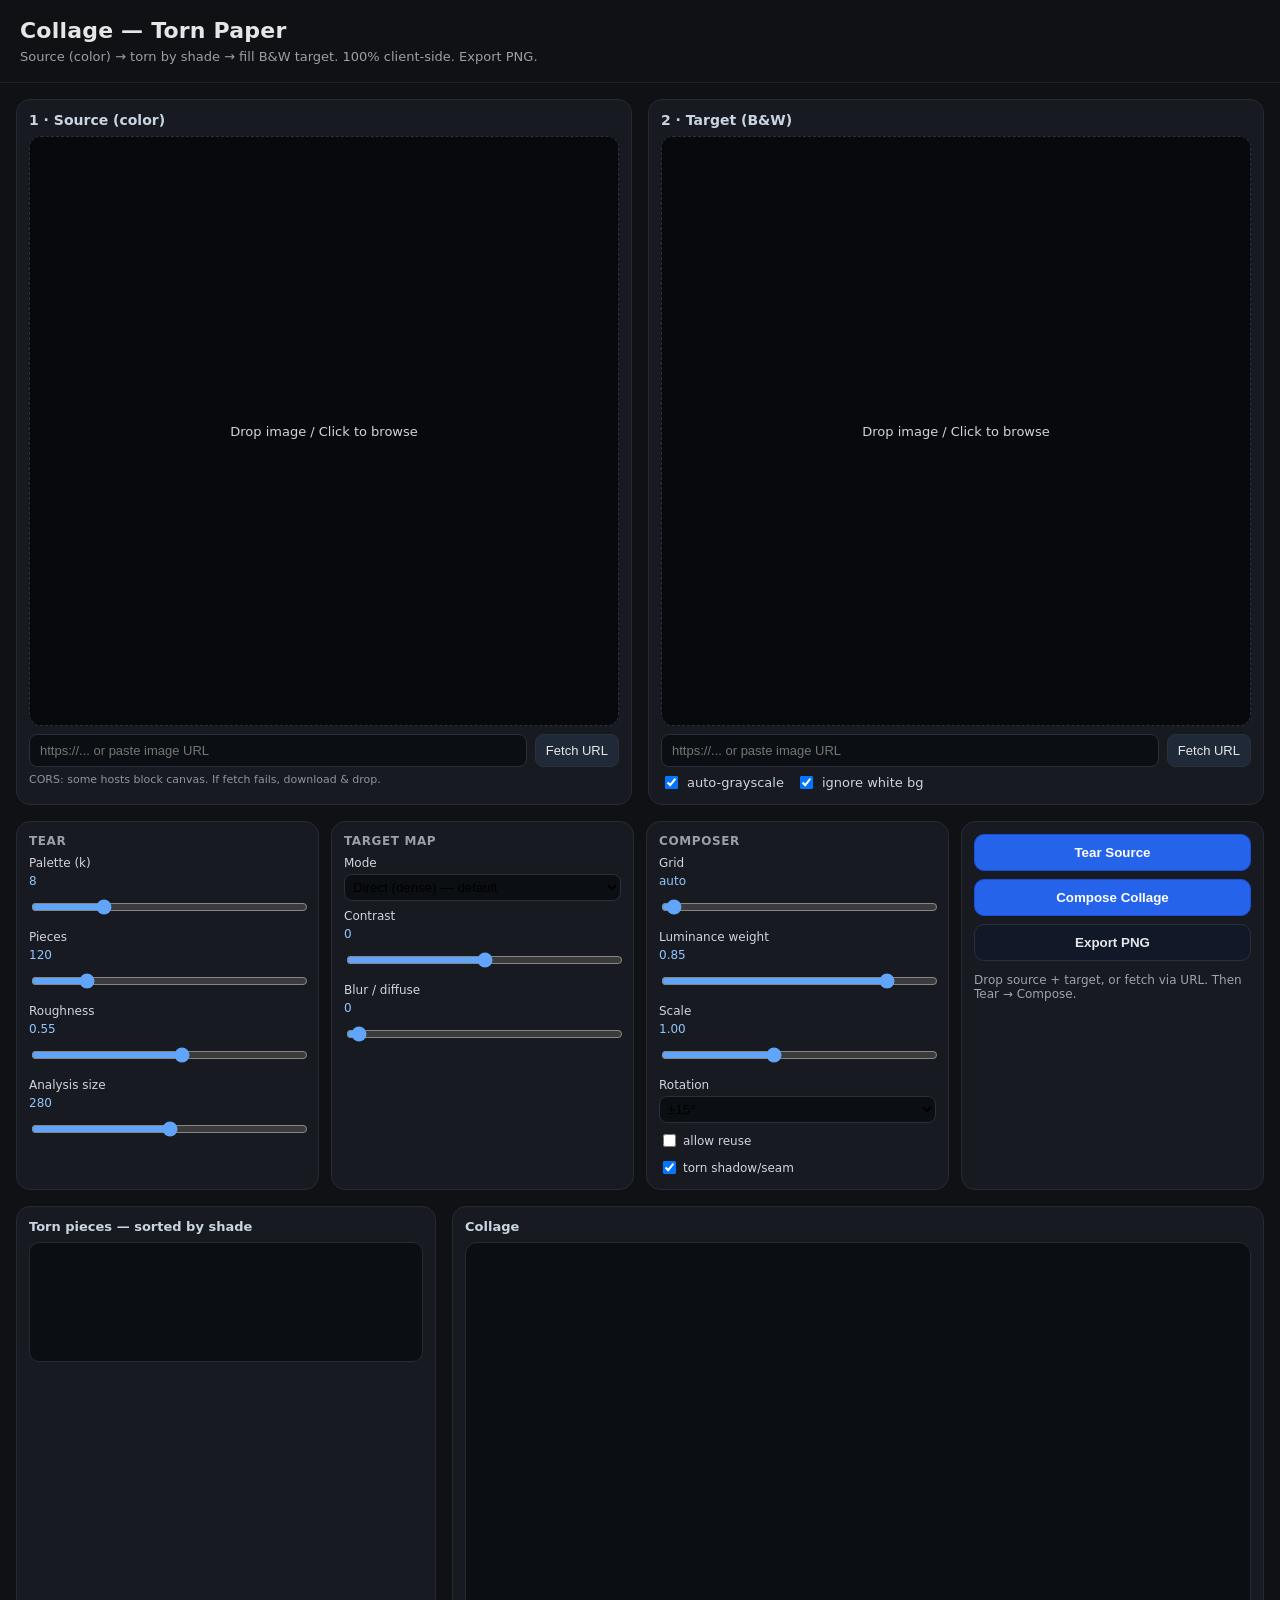
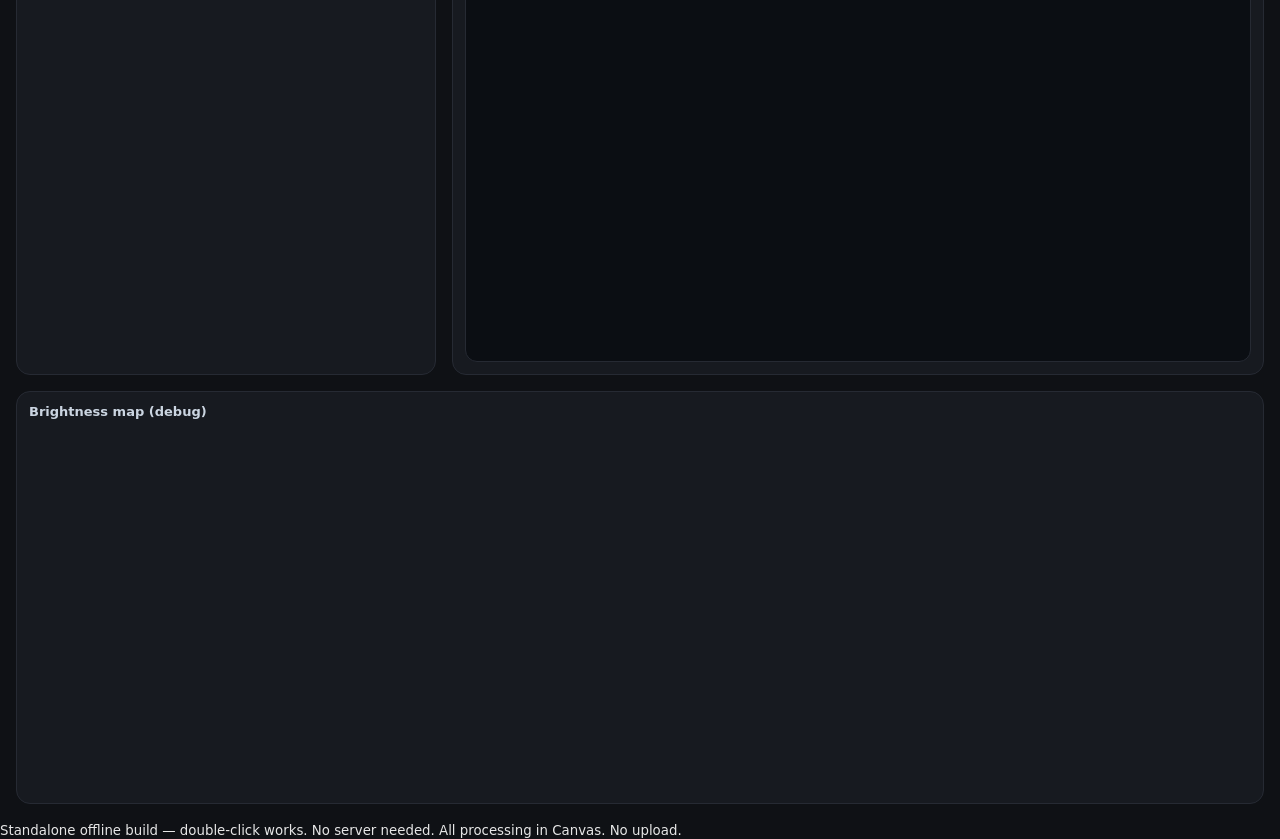
==== index.html @ 0b39aab8 "index.html for github pages hosting feature for index.html on github pages hosting - add scripts/ sh" ====
<!doctype html>
<html lang="en">
<head>
<meta charset="utf-8" />
<meta name="viewport" content="width=device-width,initial-scale=1" />
<title>Collage — Torn Paper Mosaic</title>
<style>
*{box-sizing:border-box}body{margin:0;font-family:system-ui,-apple-system,Segoe UI,Roboto,Helvetica,Arial;background:#0f1115;color:#e6e6e6}
header{padding:18px 20px;border-bottom:1px solid #222}
h1{margin:0;font-size:22px;letter-spacing:.2px}
.sub{margin:6px 0 0;color:#9aa0a6;font-size:13px}
main{max-width:1280px;margin:0 auto;padding:16px;display:flex;flex-direction:column;gap:16px}
.inputs{display:grid;grid-template-columns:1fr 1fr;gap:16px}
@media(max-width:860px){.inputs{grid-template-columns:1fr}}
.input-card{background:#171a20;border:1px solid #262a33;border-radius:14px;padding:12px}
.input-card h2{margin:0 0 8px;font-size:14px;color:#cbd5e1}
.dropzone{position:relative;background:#0b0e13;border:1.5px dashed #2a2f3a;border-radius:12px;overflow:hidden;aspect-ratio:1;display:grid;place-items:center;cursor:pointer}
.dropzone.dragover{border-color:#60a5fa;background:#0f1a2a}
.dropzone canvas{width:100%;height:100%;object-fit:contain;background:#0b0e13}
.dropHint{position:absolute;inset:0;display:grid;place-items:center;background:rgba(0,0,0,.35);color:#d1d5db;font-size:13px;pointer-events:none}
.dropzone.hasImage .dropHint{opacity:0}
.fileInputOverlay{position:absolute;inset:0;width:100%;height:100%;opacity:0;cursor:pointer;z-index:2}
.dropzone.hasImage .fileInputOverlay{opacity:0}
.urlRow{display:flex;gap:8px;margin-top:8px}
.urlRow input{flex:1;background:#0b0e13;border:1px solid #2a2f3a;color:#e5e7eb;border-radius:8px;padding:8px 10px;font-size:13px}
.urlRow button{background:#1f2937;color:#e5e7eb;border:1px solid #2a2f3a;border-radius:8px;padding:8px 10px;cursor:pointer;font-size:13px}
.urlRow button:hover{background:#273142}
.miniHint{font-size:11px;color:#8b95a1;margin-top:6px}
.row{display:flex;gap:12px;align-items:center}
.check{font-size:13px;color:#cbd5e1;display:flex;gap:6px;align-items:center}
.controls{display:grid;grid-template-columns:1fr 1fr 1fr 1fr;gap:12px}
@media(max-width:1100px){.controls{grid-template-columns:1fr 1fr}}
@media(max-width:600px){.controls{grid-template-columns:1fr}}
.ctrlGroup{background:#171a20;border:1px solid #262a33;border-radius:14px;padding:12px;display:flex;flex-direction:column;gap:8px}
.ctrlGroup h3{margin:0;font-size:12px;letter-spacing:.6px;text-transform:uppercase;color:#9aa0a6}
.ctrlGroup label{font-size:12px;color:#d1d5db;display:flex;flex-direction:column;gap:4px}
.ctrlGroup label.check{flex-direction:row}
.ctrlGroup .val{float:right;color:#93c5fd;font-variant-numeric:tabular-nums}
.ctrlGroup input[type=range],.ctrlGroup select{width:100%;accent-color:#60a5fa;background:#0b0e13;border:1px solid #2a2f3a;border-radius:8px;padding:4px}
.actions button{padding:10px 12px;border-radius:10px;border:1px solid #2a2f3a;cursor:pointer;font-weight:600}
button.primary{background:#2563eb;color:white;border-color:#1d4ed8}
button.primary:hover{background:#1d4ed8}
#btnExport{background:#111827;color:#e5e7eb}
.status{font-size:12px;color:#9ca3af;min-height:18px;margin-top:4px}
.outputs{display:grid;grid-template-columns:420px 1fr;gap:16px}
@media(max-width:1100px){.outputs{grid-template-columns:1fr}}
.outCard{background:#171a20;border:1px solid #262a33;border-radius:14px;padding:12px}
.outCard h3{margin:0 0 8px;font-size:13px;color:#cbd5e1}
.tray{display:flex;flex-wrap:wrap;gap:6px;max-height:520px;overflow:auto;padding:6px;background:#0b0e13;border-radius:10px;border:1px solid #262a33;min-height:120px}
.tray .piece{width:56px;height:56px;border-radius:8px;overflow:hidden;border:1px solid #2a2f3a;background:#111;display:grid;place-items:center;flex:0 0 auto}
.tray .piece canvas{width:100%;height:100%;object-fit:cover}
.paletteBar{display:flex;gap:4px;margin-top:8px;flex-wrap:wrap}
.paletteBar span{height:18px;flex:1;min-width:18px;border-radius:6px;border:1px solid #2a2f3a}
#collageCanvas{width:100%;height:auto;max-height:720px;background:#0b0e13;border-radius:12px;border:1px solid #262a33;display:block}
.hidden{display:none}

</style>
</head>
<body>
<header>
  <h1>Collage — Torn Paper</h1>
  <p class="sub">Source (color) → torn by shade → fill B&W target. 100% client-side. Export PNG.</p>
</header>
<div id="fileProtocolWarning" style="display:none;margin:12px auto;max-width:1280px;background:#451a1a;border:1px solid #7f1d1d;color:#fecaca;padding:12px 16px;border-radius:10px;font-size:13px;line-height:1.5">
  <b>⚠️ Opened via <code>file://</code> — JS is blocked by the browser.</b><br>
  ES modules require <code>http://</code>. Use the local server already running: <a href="http://localhost:8000" style="color:#93c5fd">http://localhost:8000</a> (or run <code>python3 -m http.server 8000</code> in this folder). The “Drop / Click to browse” will not work until you open the <code>http://</code> URL.
</div>
<script>
// show warning instantly even before modules load — no CORS on inline script
/* standalone: file:// allowed, no warning */
</script>

<main>
  <!-- Input row -->
  <section class="inputs">
    <div class="input-card" id="sourceCard">
      <h2>1 · Source (color)</h2>
      <div class="dropzone" id="sourceDrop">
        <canvas id="sourcePreview" width="360" height="360"></canvas>
        <div class="dropHint"><span>Drop image / Click to browse</span></div>
        <input type="file" id="sourceFile" accept="image/*" class="fileInputOverlay" />
      </div>
      <div class="urlRow">
        <input type="url" id="sourceUrl" placeholder="https://... or paste image URL" />
        <button id="sourceUrlBtn">Fetch URL</button>
      </div>
      <div class="miniHint">CORS: some hosts block canvas. If fetch fails, download &amp; drop.</div>
    </div>

    <div class="input-card" id="targetCard">
      <h2>2 · Target (B&W)</h2>
      <div class="dropzone" id="targetDrop">
        <canvas id="targetPreview" width="360" height="360"></canvas>
        <div class="dropHint"><span>Drop image / Click to browse</span></div>
        <input type="file" id="targetFile" accept="image/*" class="fileInputOverlay" />
      </div>
      <div class="urlRow">
        <input type="url" id="targetUrl" placeholder="https://... or paste image URL" />
        <button id="targetUrlBtn">Fetch URL</button>
      </div>
      <div class="row" style="margin-top:6px">
        <label class="check"><input type="checkbox" id="targetIsBW" checked /> auto-grayscale</label>
        <label class="check"><input type="checkbox" id="ignoreWhiteBg" checked /> ignore white bg</label>
      </div>
    </div>
  </section>

  <!-- Controls -->
  <section class="controls">
    <div class="ctrlGroup">
      <h3>Tear</h3>
      <label>Palette (k) <span class="val" id="vPalette">8</span><input type="range" id="paletteK" min="3" max="24" value="8" /></label>
      <label>Pieces <span class="val" id="vPieces">120</span><input type="range" id="pieceCount" min="20" max="600" step="10" value="120" /></label>
      <label>Roughness <span class="val" id="vRough">0.55</span><input type="range" id="roughness" min="0" max="1" step="0.05" value="0.55" /></label>
      <label>Analysis size <span class="val" id="vAna">280</span><input type="range" id="anaSize" min="140" max="420" step="20" value="280" /></label>
    </div>
    <div class="ctrlGroup">
      <h3>Target Map</h3>
      <label>Mode
        <select id="targetMode">
          <option value="direct">Direct (dense) — default</option>
          <option value="seededAuto">Seeded Auto (sparse/line-art)</option>
          <option value="seededUser">Seeded User (click to place)</option>
        </select>
      </label>
      <label>Contrast <span class="val" id="vContrast">0</span><input type="range" id="contrast" min="-100" max="100" value="0" /></label>
      <label>Blur / diffuse <span class="val" id="vBlur">0</span><input type="range" id="blur" min="0" max="12" value="0" /></label>
      <div id="seedHint" class="miniHint hidden">Click on target preview to place anchors. Right-click to remove. Dark→Light values cycle.</div>
    </div>
    <div class="ctrlGroup">
      <h3>Composer</h3>
      <label>Grid <span class="val" id="vGrid">auto</span><input type="range" id="gridCols" min="0" max="60" value="0" /></label>
      <label>Luminance weight <span class="val" id="vW">0.85</span><input type="range" id="lWeight" min="0" max="1" step="0.05" value="0.85" /></label>
      <label>Scale <span class="val" id="vScale">1.0</span><input type="range" id="scale" min="0.6" max="1.6" step="0.05" value="1.0" /></label>
      <label>Rotation <select id="rotation"><option value="0">0°</option><option value="15" selected>±15°</option><option value="45">±45°</option><option value="180">±180°</option></select></label>
      <label class="check"><input type="checkbox" id="allowReuse" /> allow reuse</label>
      <label class="check"><input type="checkbox" id="showSeams" checked /> torn shadow/seam</label>
    </div>
    <div class="ctrlGroup actions">
      <button id="btnTear" class="primary">Tear Source</button>
      <button id="btnCompose" class="primary">Compose Collage</button>
      <button id="btnExport">Export PNG</button>
      <div id="status" class="status">Drop two images to start.</div>
    </div>
  </section>

  <!-- Tray + Collage -->
  <section class="outputs">
    <div class="outCard">
      <h3>Torn pieces — sorted by shade <span id="pieceCountLabel"></span></h3>
      <div id="tray" class="tray"></div>
      <div id="paletteBar" class="paletteBar"></div>
    </div>
    <div class="outCard">
      <h3>Collage</h3>
      <canvas id="collageCanvas" width="720" height="720"></canvas>
      <div class="collageMeta"><span id="collageInfo"></span></div>
    </div>
  </section>

  <section class="outputs" style="grid-template-columns: 1fr;">
    <div class="outCard">
      <h3>Brightness map (debug)</h3>
      <canvas id="mapCanvas" width="360" height="360" style="max-width:360px"></canvas>
    </div>
  </section>
</main>

<footer>
  <small>Standalone offline build — double-click works. No server needed. All processing in Canvas. No upload.</small>
</footer>

<script>
// color utils: sRGB -> linear -> XYZ -> LAB, and helpers
// All functions operate on 0-255 sRGB
function srgbToLinear(c){
  c/=255;
  return c<=0.04045 ? c/12.92 : Math.pow((c+0.055)/1.055, 2.4);
}
function linearToSrgb(c){
  const v = c<=0.0031308 ? 12.92*c : 1.055*Math.pow(c,1/2.4)-0.055;
  return Math.min(255, Math.max(0, Math.round(v*255)));
}

// D65
function rgbToXyz(r,g,b){
  const R=srgbToLinear(r), G=srgbToLinear(g), B=srgbToLinear(b);
  return [
    R*0.4124564 + G*0.3575761 + B*0.1804375,
    R*0.2126729 + G*0.7151522 + B*0.0721750,
    R*0.0193339 + G*0.1191920 + B*0.9503041,
  ];
}
function xyzToLab(x,y,z){
  // reference white D65
  const Xn=0.95047, Yn=1.0, Zn=1.08883;
  function f(t){ return t>0.008856 ? Math.cbrt(t) : (7.787*t + 16/116); }
  const fx=f(x/Xn), fy=f(y/Yn), fz=f(z/Zn);
  return [116*fy-16, 500*(fx-fy), 200*(fy-fz)];
}
function rgbToLab(r,g,b){
  const [x,y,z]=rgbToXyz(r,g,b);
  return xyzToLab(x,y,z);
}
function labDistance(a,b,wL=1,wAB=1){
  // weighted: wL for L, wAB for a,b
  const dL=(a[0]-b[0])*wL, da=(a[1]-b[1])*wAB, db=(a[2]-b[2])*wAB;
  return Math.sqrt(dL*dL+da*da+db*db);
}
function luminanceLab(lab){ return lab[0]; }
function rgbToLuminance(r,g,b){
  // fast perceptual L* approx via lab L, but also simple
  return rgbToLab(r,g,b)[0];
}
function applyContrast(v, contrast){
  // v in [0,255], contrast in [-100,100]
  const f = (259*(contrast+255))/(255*(259-contrast));
  return Math.min(255, Math.max(0, Math.round(f*(v-128)+128)));
}


// ===== merged modules =====
// k-means in LAB space. Input: Uint8ClampedArray rgba, length = w*h*4
// Returns { palette: [{r,g,b, lab}], labels: Uint16Array length N, paletteLAB: [] }
function quantize(pixels, w, h, k=8, opts={}){
  const samples = opts.samples ?? 5000;
  const iters = opts.iters ?? 12;
  const N = w*h;
  // collect sample indices
  const idxs = [];
  if (N > samples){
    const used = new Set();
    while(idxs.length < samples){
      const r = Math.floor(Math.random()*N);
      if(!used.has(r)){ used.add(r); idxs.push(r); }
    }
  } else {
    for(let i=0;i<N;i++) idxs.push(i);
  }
  const sampleLabs = idxs.map(i=>{
    const o=i*4; return rgbToLab(pixels[o], pixels[o+1], pixels[o+2]);
  });
  const sampleRgbs = idxs.map(i=>{ const o=i*4; return [pixels[o], pixels[o+1], pixels[o+2]]; });

  // kmeans++ init
  const centers = [];
  const centerLabs = [];
  let first = Math.floor(Math.random()*sampleLabs.length);
  centers.push(sampleRgbs[first].slice());
  centerLabs.push(sampleLabs[first].slice());
  for(let c=1;c<k;c++){
    // distance to nearest center
    let dists = sampleLabs.map(l=>{
      let best=Infinity;
      for(const cl of centerLabs){
        const d = (l[0]-cl[0])**2 + (l[1]-cl[1])**2 + (l[2]-cl[2])**2;
        if(d<best) best=d;
      }
      return best;
    });
    const sum = dists.reduce((a,b)=>a+b,0);
    let r = Math.random()*sum;
    let pick=0;
    for(let i=0;i<dists.length;i++){ r-=dists[i]; if(r<=0){ pick=i; break; } }
    centers.push(sampleRgbs[pick].slice());
    centerLabs.push(sampleLabs[pick].slice());
  }

  let labelsSample = new Uint16Array(sampleLabs.length);
  for(let iter=0; iter<iters; iter++){
    // assign
    for(let i=0;i<sampleLabs.length;i++){
      const lab = sampleLabs[i];
      let best=0, bestD=Infinity;
      for(let c=0;c<k;c++){
        const cl=centerLabs[c];
        const d=(lab[0]-cl[0])**2 + (lab[1]-cl[1])**2 + (lab[2]-cl[2])**2;
        if(d<bestD){ bestD=d; best=c; }
      }
      labelsSample[i]=best;
    }
    // recompute
    const sums = Array.from({length:k},()=>[0,0,0,0]); // lab sums + count
    // we average in LAB then convert back? simpler average RGB then convert
    const rgbSums = Array.from({length:k},()=>[0,0,0,0]);
    for(let i=0;i<sampleLabs.length;i++){
      const c=labelsSample[i];
      rgbSums[c][0]+=sampleRgbs[i][0];
      rgbSums[c][1]+=sampleRgbs[i][1];
      rgbSums[c][2]+=sampleRgbs[i][2];
      rgbSums[c][3]++;
    }
    for(let c=0;c<k;c++){
      if(rgbSums[c][3]===0) continue;
      const r=Math.round(rgbSums[c][0]/rgbSums[c][3]);
      const g=Math.round(rgbSums[c][1]/rgbSums[c][3]);
      const b=Math.round(rgbSums[c][2]/rgbSums[c][3]);
      centers[c]=[r,g,b];
      centerLabs[c]=rgbToLab(r,g,b);
    }
  }

  // build final palette + LAB
  const palette = centers.map(([r,g,b])=>({r,g,b, lab: rgbToLab(r,g,b)}));
  const paletteLabs = palette.map(p=>p.lab);

  // assign all pixels (full res) to palette
  const labels = new Uint16Array(N);
  for(let i=0;i<N;i++){
    const o=i*4;
    const lab = rgbToLab(pixels[o], pixels[o+1], pixels[o+2]);
    let best=0,bestD=Infinity;
    for(let c=0;c<k;c++){
      const cl=paletteLabs[c];
      const d=(lab[0]-cl[0])**2 + (lab[1]-cl[1])**2 + (lab[2]-cl[2])**2;
      if(d<bestD){bestD=d; best=c}
    }
    labels[i]=best;
  }
  return { palette, labels, paletteLabs };
}


// ===== merged modules =====
// hash noise for roughness
function hash2(x,y){ const s=Math.sin(x*12.9898 + y*78.233)*43758.5453; return s-Math.floor(s); }
function smoothstep(t){ return t*t*(3-2*t); }
function valueNoise(x,y){
  const xi=Math.floor(x), yi=Math.floor(y);
  const xf=x-xi, yf=y-yi;
  const h00=hash2(xi,yi), h10=hash2(xi+1,yi), h01=hash2(xi,yi+1), h11=hash2(xi+1,yi+1);
  const u=smoothstep(xf), v=smoothstep(yf);
  const a=h00*(1-u)+h10*u, b=h01*(1-u)+h11*u;
  return a*(1-v)+b*v;
}
function fbm(x,y){
  let v=0, amp=0.5, freq=1;
  for(let i=0;i<3;i++){ v+=valueNoise(x*freq,y*freq)*amp; freq*=2; amp*=0.5; }
  return v;
}

/**
 * Tear source image into pieces grouped by color shade.
 * - quantize to palette k
 * - for each palette color, allocate piece count proportional to area
 * - within each color's pixel set, run Voronoi via random sub-seeds
 * - add ragged edge by perturbing border pixels
 * Returns { pieces, palette }
 * piece = { id, colorIdx, lab, r,g,b, bounds:{x0,y0,x1,y1,w,h}, canvas, pixelCount, avgLab }
 */
async function tearImage(sourceCanvas, opts){
  const k = opts.paletteK ?? 8;
  const totalPieces = opts.pieceCount ?? 120;
  const roughness = opts.roughness ?? 0.55;
  const anaSize = opts.anaSize ?? 280;

  // downscale to anaSize for analysis (keep aspect)
  const sw = sourceCanvas.width, sh = sourceCanvas.height;
  const scale = Math.min(anaSize / sw, anaSize / sh, 1);
  const aw = Math.max(1, Math.round(sw*scale));
  const ah = Math.max(1, Math.round(sh*scale));
  const ana = document.createElement('canvas');
  ana.width=aw; ana.height=ah;
  const actx=ana.getContext('2d');
  actx.drawImage(sourceCanvas, 0,0, aw, ah);
  const imgData = actx.getImageData(0,0,aw,ah);
  const data = imgData.data;

  // quantize
  const { palette, labels } = quantize(data, aw, ah, k, { samples: 6000, iters: 10 });

  // count per palette
  const counts = new Array(k).fill(0);
  for(let i=0;i<labels.length;i++) counts[labels[i]]++;

  // allocate pieces per palette proportional
  const totalPixels = aw*ah;
  const piecesPerPalette = counts.map(c=> Math.max( (c/totalPixels)*totalPieces , 0));
  // ensure integer sum ~ totalPieces
  let sum = piecesPerPalette.reduce((a,b)=>a+b,0);
  // adjust largest
  const raw = piecesPerPalette.map(v=> Math.max(1, Math.round(v)) );
  // if some palette tiny (<1% area) -> still 1 piece, may overshoot; normalize
  let rawSum = raw.reduce((a,b)=>a+b,0);
  // scale down if overshoot
  if(rawSum > totalPieces){
    const factor = totalPieces / rawSum;
    for(let i=0;i<k;i++) raw[i]=Math.max(1, Math.round(raw[i]*factor));
    rawSum = raw.reduce((a,b)=>a+b,0);
  }
  // distribute remainder
  while(rawSum < totalPieces){
    let idx = counts.indexOf(Math.max(...counts));
    // find palette with largest fractional remainder
    let best=-1, bestF=-1;
    for(let i=0;i<k;i++){ const f=piecesPerPalette[i]-raw[i]; if(f>bestF){bestF=f; best=i;}}
    raw[best]++; rawSum++;
  }
  while(rawSum > totalPieces){
    let best=-1, bestF=Infinity;
    for(let i=0;i<k;i++){ if(raw[i]<=1) continue; const f=piecesPerPalette[i]-raw[i]; if(f<bestF){bestF=f;best=i;}}
    if(best===-1) break;
    raw[best]--; rawSum--;
  }

  // Build per-color pixel indices
  const perColorIndices = Array.from({length:k}, ()=>[]);
  for(let i=0;i<labels.length;i++) perColorIndices[labels[i]].push(i);

  // For each color, generate sub-seeds by sampling random pixel positions
  const pieces = [];
  let globalId=0;
  // full-res source for piece canvases: we will map ana pixels to full-res via scale
  // Instead of full-res extraction now, we store ana-space mask and later extract from sourceCanvas at full res by mapping
  for(let ci=0; ci<k; ci++){
    const nPieces = raw[ci];
    const indices = perColorIndices[ci];
    if(indices.length===0) continue;
    // pick nPieces seeds randomly from indices (without replacement, kmeans++ style could be better but random ok)
    const seeds = [];
    const used = new Set();
    // use spatially spread seeds: pick random, then farthest point sampling for better spread
    // start random
    seeds.push( indices[Math.floor(Math.random()*indices.length)] );
    used.add(seeds[0]);
    while(seeds.length < nPieces){
      // pick candidate farthest from existing seeds (approximate)
      let bestIdx=-1, bestDist=-1;
      // sample 20 candidates for speed
      for(let candTry=0;candTry<20;candTry++){
        const cand = indices[Math.floor(Math.random()*indices.length)];
        if(used.has(cand)) continue;
        const cx=cand%aw, cy=Math.floor(cand/aw);
        let minD=Infinity;
        for(const s of seeds){
          const sx=s%aw, sy=Math.floor(s/aw);
          const d=(cx-sx)**2 + (cy-sy)**2;
          if(d<minD) minD=d;
        }
        if(minD>bestDist){bestDist=minD; bestIdx=cand;}
      }
      if(bestIdx===-1) bestIdx = indices[Math.floor(Math.random()*indices.length)];
      seeds.push(bestIdx);
      used.add(bestIdx);
    }
    // assign each pixel in indices to nearest seed (Voronoi constrained to color)
    const seedPos = seeds.map(s=>[s%aw, Math.floor(s/aw)]);
    const assignment = new Map(); // pieceLocalIdx -> pixelIndices[]
    const localLists = Array.from({length:nPieces}, ()=>[]);
    for(const pix of indices){
      const x=pix%aw, y=Math.floor(pix/aw);
      let best=0, bestD=Infinity;
      for(let s=0;s<nPieces;s++){
        const [sx,sy]=seedPos[s];
        const d=(x-sx)**2 + (y-sy)**2;
        if(d<bestD){bestD=d; best=s;}
      }
      localLists[best].push(pix);
    }
    // create piece objects
    for(let li=0; li<nPieces; li++){
      const pixs = localLists[li];
      if(pixs.length===0) continue;
      // bounds
      let x0=aw, y0=ah, x1=-1, y1=-1;
      for(const p of pixs){
        const x=p%aw, y=Math.floor(p/aw);
        if(x<x0) x0=x; if(x>x1) x1=x; if(y<y0) y0=y; if(y>y1) y1=y;
      }
      const bw = x1-x0+1, bh = y1-y0+1;
      // add 1px padding for edge effect
      const pad = 2;
      // create mask set for quick lookup
      const set = new Set(pixs);
      // ragged perturbation: for border pixels, randomly erode/dilate a bit
      // We'll build an expanded mask with noise
      // Instead of complex morphology, we just keep original mask and will
      // slightly perturb edge when rendering via clipping wiggle (later).
      // For now piece canvas will be pixel-perfect mask scaled to full res.
      // Compute average color LAB from source's full res? Use palette color for avg but compute actual mean for better match.
      let sumR=0,sumG=0,sumB=0;
      for(const p of pixs){ const o=p*4; sumR+=data[o]; sumG+=data[o+1]; sumB+=data[o+2]; }
      const avgR=Math.round(sumR/pixs.length), avgG=Math.round(sumG/pixs.length), avgB=Math.round(sumB/pixs.length);
      const avgLab = rgbToLab(avgR,avgG,avgB);

      // Build piece canvas at full-res scale (or ana scale for preview). Use ana scale for speed, upscale later in composer
      // We'll store ana-scale canvas for tray preview; composer will map to target size.
      const c = document.createElement('canvas');
      c.width = bw + pad*2;
      c.height = bh + pad*2;
      const ctx=c.getContext('2d');
      // draw masked pixels: fill with source ana image cropped
      // putImageData approach: create ImageData
      const pieceImg = ctx.createImageData(c.width, c.height);
      // For each pixel in piece, copy from ana
      for(const p of pixs){
        const x=p%aw, y=Math.floor(p/aw);
        const o=p*4;
        const r=data[o], g=data[o+1], b=data[o+2], a=data[o+3];
        const dx = x - x0 + pad, dy = y - y0 + pad;
        const di = (dy*c.width + dx)*4;
        pieceImg.data[di]=r; pieceImg.data[di+1]=g; pieceImg.data[di+2]=b; pieceImg.data[di+3]=a;
      }
      // edge raggedness: perturb border pixels by randomly adding/removing edge noise
      if(roughness > 0.01){
        // identify border pixels: pixel in set but neighbor not in set
        const dirs=[[1,0],[-1,0],[0,1],[0,-1]];
        for(const p of [...pixs]){
          const x=p%aw, y=Math.floor(p/aw);
          let isBorder=false;
          for(const [dx,dy] of dirs){
            const nx=x+dx, ny=y+dy;
            if(nx<0||nx>=aw||ny<0||ny>=ah){ isBorder=true; break; }
            const nid=ny*aw+nx;
            if(!set.has(nid)){ isBorder=true; break; }
          }
          if(!isBorder) continue;
          const n = fbm(x*0.35, y*0.35); // 0-1
          const thresh = 0.35 + roughness*0.3; // higher roughness -> more erosion/dilation
          if(n > thresh){
            // erode: make transparent
            const dx=x-x0+pad, dy=y-y0+pad;
            const di=(dy*c.width+dx)*4;
            pieceImg.data[di+3]=0;
          } else if(n < 0.25 && roughness>0.6){
            // dilate: fill neighbor outside with same color (simple)
            for(const [dx,dy] of dirs){
              const nx=x+dx, ny=y+dy;
              if(nx<x0-pad||nx>x1+pad||ny<y0-pad||ny>y1+pad) continue;
              const nid=ny*aw+nx;
              if(set.has(nid)) continue;
              const di2=((ny-y0+pad)*c.width + (nx-x0+pad))*4;
              if(pieceImg.data[di2+3]===0 && Math.random()<0.4){
                const o=p*4;
                pieceImg.data[di2]=data[o]; pieceImg.data[di2+1]=data[o+1]; pieceImg.data[di2+2]=data[o+2]; pieceImg.data[di2+3]=200;
              }
            }
          }
        }
      }
      ctx.putImageData(pieceImg,0,0);

      pieces.push({
        id: globalId++,
        colorIdx: ci,
        r: avgR, g: avgG, b: avgB,
        lab: avgLab,
        bounds: { x0,y0,x1,y1,w:bw,h:bh, pad },
        canvas: c,
        pixelCount: pixs.length,
        paletteColor: palette[ci],
      });
    }
  }

  // sort tray by luminance (L*), then hue
  pieces.sort((a,b)=> a.lab[0]-b.lab[0] || a.lab[1]-b.lab[1]);

  // Also return fullRes blobs for composer scaling? For now ana canvases are sufficient.
  // Store meta for fullRes extraction if needed
  return { pieces, palette, aw, ah, sw, sh, sourceCanvas };
}


// ===== merged modules =====
// Build brightness map Float32Array size w*h, values 0-100 (LAB L*)
// opts: { mode:'direct'|'seededAuto'|'seededUser', contrast, blur, ignoreWhiteBg, seeds: [{x,y,L}] }
// seeds for user mode are in canvas coordinates 0..w,0..h with L 0-100
function buildBrightnessMap(targetCanvas, opts){
  const w=targetCanvas.width, h=targetCanvas.height;
  const ctx=targetCanvas.getContext('2d');
  const img=ctx.getImageData(0,0,w,h);
  const data=img.data;
  const out = new Float32Array(w*h);
  const contrast = opts.contrast ?? 0;
  const mode = opts.mode ?? 'direct';

  // helper to get L*
  function pixelL(i){
    const o=i*4;
    let r=data[o], g=data[o+1], b=data[o+2];
    if(contrast!==0){ r=applyContrast(r,contrast); g=applyContrast(g,contrast); b=applyContrast(b,contrast); }
    // if auto grayscale, use luminance, else use actual Lab from grayscale image (target is B&W anyway)
    const lab = rgbToLab(r,g,b);
    return lab[0]; // 0-100
  }

  if(mode === 'direct'){
    for(let i=0;i<w*h;i++) out[i]=pixelL(i);
  } else if(mode === 'seededAuto'){
    // auto seeds: pick darkest and lightest regions via quantiles
    const Ls = new Float32Array(w*h);
    for(let i=0;i<w*h;i++) Ls[i]=pixelL(i);
    // find thresholds: 10th and 90th percentile
    const sorted = Float32Array.from(Ls).sort();
    const darkThresh = sorted[Math.floor(sorted.length*0.12)];
    const lightThresh = sorted[Math.floor(sorted.length*0.88)];
    // build seeds as centroids of dark/light blobs (sample 80 points each)
    const darkSeeds=[], lightSeeds=[];
    for(let i=0;i<w*h;i++) if(Ls[i]<=darkThresh) darkSeeds.push(i);
    for(let i=0;i<w*h;i++) if(Ls[i]>=lightThresh) lightSeeds.push(i);
    // if sparse line-art, darkSeeds will be thin lines -> propagate via distance field
    const seeds = [];
    // sample at most 30 dark + 30 light as anchors
    const pick = (arr, n, Lval)=>{
      const step=Math.max(1, Math.floor(arr.length/n));
      for(let k=0;k<arr.length && seeds.length<n;k+=step){
        const idx=arr[k]; seeds.push({x: idx%w, y: Math.floor(idx/w), L: Lval});
      }
    };
    pick(darkSeeds, 20, 0);
    pick(lightSeeds, 20, 100);
    // if too few seeds, fallback to direct for those pixels? we do Voronoi interpolation
    interpolateFromSeeds(out, w,h, seeds, Ls);
  } else if(mode === 'seededUser'){
    const seeds = opts.seeds ?? [];
    if(seeds.length===0){
      for(let i=0;i<w*h;i++) out[i]=pixelL(i);
    } else {
      // build base map then overwrite with interpolated seeds influence?
      // For user mode, we interpolate seeds to fill whole canvas, ignoring original grays except as optional bias
      interpolateFromSeeds(out, w,h, seeds, null);
    }
  }

  // optional blur/diffuse (simple box blur iterations)
  const blur = opts.blur ?? 0;
  if(blur>0){
    const iters = Math.min(6, Math.max(1, Math.round(blur/2)));
    const radius = Math.max(1, Math.round(blur));
    boxBlur(out, w,h, radius, iters);
  }

  // ignore white background: mark bright areas as no-fill? We'll handle in composer, not map
  return out;
}

function interpolateFromSeeds(out, w,h, seeds, baseLs){
  // Inverse distance weighting (IDW) + falloff
  // For each pixel, compute weighted average of seed L by 1/(dist^p + eps)
  // p=2, with influence radius. For performance, we use brute force but w*h up to ~360*360=129k * 40 seeds =5M ok
  const p=1.8;
  for(let y=0;y<h;y++){
    for(let x=0;x<w;x++){
      let num=0, den=0;
      let minDist=Infinity, nearestL=50;
      for(const s of seeds){
        const dx=x-s.x, dy=y-s.y;
        const d=Math.sqrt(dx*dx+dy*dy)+1;
        if(d<minDist){minDist=d; nearestL=s.L;}
        const wgt = 1 / Math.pow(d, p);
        num += s.L * wgt;
        den += wgt;
      }
      let v = den>0 ? num/den : nearestL;
      // if baseLs provided (auto mode), blend with original 30% to keep structure
      if(baseLs){
        const idx=y*w+x;
        const base=baseLs[idx];
        v = v*0.65 + base*0.35;
      }
      out[y*w+x]=Math.max(0, Math.min(100, v));
    }
  }
}

function boxBlur(arr,w,h,radius,iters){
  const tmp=new Float32Array(arr.length);
  for(let iter=0; iter<iters; iter++){
    // horizontal
    for(let y=0;y<h;y++){
      let sum=0, count=0;
      for(let x=-radius;x<w+radius;x++){
        if(x+radius < w) { sum+=arr[y*w + Math.min(w-1, Math.max(0,x+radius))]; count++; }
        // not trivial sliding window due to edges; just naive for simplicity (w up to 400, radius <=12, cost fine)
      }
    }
    // naive: O(w*h*r^2) but w=360,r=6 => ~16M per iter okay
    for(let y=0;y<h;y++){
      for(let x=0;x<w;x++){
        let s=0,c=0;
        for(let dy=-radius; dy<=radius; dy++){
          const ny=y+dy; if(ny<0||ny>=h) continue;
          for(let dx=-radius; dx<=radius; dx++){
            const nx=x+dx; if(nx<0||nx>=w) continue;
            s+=arr[ny*w+nx]; c++;
          }
        }
        tmp[y*w+x]=s/c;
      }
    }
    arr.set(tmp);
  }
}
function renderMapToCanvas(map,w,h, canvas){
  canvas.width=w; canvas.height=h;
  const ctx=canvas.getContext('2d');
  const img=ctx.createImageData(w,h);
  for(let i=0;i<w*h;i++){
    const v=Math.round(map[i]/100*255);
    img.data[i*4]=v; img.data[i*4+1]=v; img.data[i*4+2]=v; img.data[i*4+3]=255;
  }
  ctx.putImageData(img,0,0);
}


// ===== merged modules =====
// Compose collage on outCanvas (target size)
// pieces: from tear.js (each has lab, canvas)
// brightnessMap: Float32Array w*h in L* 0-100
// targetCanvas: source of w/h for reference (used for aspect)
// opts: { gridCols (0=auto), lWeight, scale, rotation, allowReuse, showSeams, ignoreWhiteBg }
function compose(outCanvas, pieces, brightnessMap, targetW, targetH, opts){
  const gridCols = opts.gridCols ?? 0;
  const lWeight = opts.lWeight ?? 0.85;
  const abWeight = 1 - lWeight*0.7; // keep some chroma influence but lower
  const scale = opts.scale ?? 1.0;
  const rotOpt = opts.rotation ?? 15;
  const allowReuse = opts.allowReuse ?? false;
  const showSeams = opts.showSeams ?? true;
  const ignoreWhiteBg = opts.ignoreWhiteBg ?? true;

  // auto grid: try to make cells roughly square and count ~= pieces
  const N = pieces.length;
  let cols, rows;
  if(gridCols>0){ cols=gridCols; rows=Math.ceil(targetH / (targetW/cols)); }
  else {
    const aspect = targetW/targetH;
    cols = Math.max(4, Math.round(Math.sqrt(N*aspect)));
    rows = Math.max(4, Math.round(N/cols));
    // adjust to cover canvas nicely: ensure cols*rows >= N or fills canvas
    // Instead of matching N, fill canvas grid; each cell gets a piece (reuse if needed)
    cols = Math.max(8, Math.min(40, cols));
    rows = Math.max(8, Math.min(40, Math.round(cols/aspect)));
  }
  const cellW = targetW/cols, cellH = targetH/rows;

  outCanvas.width = targetW;
  outCanvas.height = targetH;
  const ctx = outCanvas.getContext('2d');
  ctx.fillStyle = '#0b0e13';
  ctx.fillRect(0,0,targetW,targetH);

  // Precompute target cell average L
  const cells = [];
  for(let r=0;r<rows;r++){
    for(let c=0;c<cols;c++){
      const x0=Math.floor(c*cellW), y0=Math.floor(r*cellH);
      const x1=Math.min(targetW, Math.ceil((c+1)*cellW)), y1=Math.min(targetH, Math.ceil((r+1)*cellH));
      let sum=0, cnt=0;
      for(let y=y0;y<y1;y++) for(let x=x0;x<x1;x++){ sum+=brightnessMap[y*targetW+x]; cnt++; }
      const avgL = cnt? sum/cnt : 50;
      // ignore white background cell
      if(ignoreWhiteBg && avgL > 92) continue; // skip very bright cells -> leave paper bg
      cells.push({r,c,x0,y0,x1,y1,cx:(x0+x1)/2, cy:(y0+y1)/2, w:x1-x0,h:y1-y0, avgL});
    }
  }

  // For matching, sort cells dark->light for deterministic greedy
  cells.sort((a,b)=>a.avgL-b.avgL);

  // availability
  const used = new Set();
  const pieceByL = [...pieces].sort((a,b)=>a.lab[0]-b.lab[0]);

  function findBestPiece(targetL){
    let best=null, bestD=Infinity, bestIdx=-1;
    const pool = allowReuse ? pieces : pieces.filter((_,i)=>!used.has(i));
    const idxPool = allowReuse ? pieces.map((_,i)=>i) : pieces.map((_,i)=>i).filter(i=>!used.has(i));
    // To speed, we can early prune by L but N up to 600, cells up to 1200 => 720k distance calcs fine
    for(let k=0;k<pool.length;k++){
      const p=pool[k];
      // distance primarily on L, slight on chroma: we want neutral pieces to be flexible
      // For target, we have no chroma (grayscale), so we compare piece chroma distance to 0 (gray) weighted low
      // Equivalent to penalizing highly saturated pieces when target is mid-gray? Keep simple: only L distance + small saturation penalty
      const dL = Math.abs(p.lab[0] - targetL) * lWeight;
      const dC = Math.sqrt(p.lab[1]**2 + p.lab[2]**2) * (1-lWeight)*0.2; // prefer less saturated when weight low
      const d = dL + dC;
      if(d < bestD){ bestD=d; best=p; bestIdx=idxPool[k]; }
    }
    if(bestIdx!==-1 && !allowReuse) used.add(bestIdx);
    return best;
  }

  // Draw
  for(const cell of cells){
    const piece = findBestPiece(cell.avgL);
    if(!piece) continue;
    const cx=cell.cx, cy=cell.cy;
    const baseW = cell.w * scale, baseH = cell.h * scale;
    // piece canvas aspect
    const pw=piece.canvas.width, ph=piece.canvas.height;
    const fitScale = Math.min(baseW/pw, baseH/ph) * 0.96; // 0.96 leaves seam gap
    const drawW = pw * fitScale, drawH = ph * fitScale;
    const rot = rotOpt===0 ? 0 : (Math.random()*2-1)* (rotOpt*Math.PI/180);

    ctx.save();
    ctx.translate(cx, cy);
    ctx.rotate(rot);
    if(showSeams){
      ctx.shadowColor='rgba(0,0,0,0.65)';
      ctx.shadowBlur=6;
      ctx.shadowOffsetY=3;
    }
    // draw piece centered
    const jitterX = (Math.random()-0.5)* cell.w*0.08;
    const jitterY = (Math.random()-0.5)* cell.h*0.08;
    ctx.translate(jitterX, jitterY);
    // optional white paper under to simulate thickness
    if(showSeams){
      ctx.fillStyle='rgba(255,255,255,0.08)';
      ctx.fillRect(-drawW/2-1, -drawH/2-1, drawW+2, drawH+2);
    }
    ctx.drawImage(piece.canvas, -drawW/2, -drawH/2, drawW, drawH);
    // seam line faint
    if(showSeams){
      ctx.shadowColor='transparent';
      ctx.strokeStyle='rgba(0,0,0,0.18)';
      ctx.lineWidth=1;
      ctx.strokeRect(-drawW/2, -drawH/2, drawW, drawH);
    }
    ctx.restore();
  }

  return { cols, rows, drawn: cells.length, reused: allowReuse };
}


// ===== merged modules =====
const $ = s=>document.querySelector(s);
const sourceDrop=$('#sourceDrop'), targetDrop=$('#targetDrop');
const sourcePreview=$('#sourcePreview'), targetPreview=$('#targetPreview');
const sourceFile=$('#sourceFile'), targetFile=$('#targetFile');
const sourceUrl=$('#sourceUrl'), targetUrl=$('#targetUrl');
const btnTear=$('#btnTear'), btnCompose=$('#btnCompose'), btnExport=$('#btnExport');
const statusEl=$('#status'), trayEl=$('#tray'), paletteBar=$('#paletteBar');
const collageCanvas=$('#collageCanvas'), mapCanvas=$('#mapCanvas');
const pieceCountLabel=$('#pieceCountLabel');

let sourceCanvas=null, targetCanvas=null; // offscreen canvases at native resolution
let torn = null; // {pieces, palette}
let brightnessMap=null;
let targetW=0, targetH=0;
let seeds=[]; // for seededUser mode: [{x,y,L}]

function setStatus(m){ statusEl.textContent=m; }

// ---------- image loading helpers ----------
function canvasFromImage(img, maxSide=1200){
  let w=img.naturalWidth||img.width, h=img.naturalHeight||img.height;
  const s=Math.min(1, maxSide/Math.max(w,h));
  w=Math.round(w*s); h=Math.round(h*s);
  const c=document.createElement('canvas'); c.width=w; c.height=h;
  c.getContext('2d').drawImage(img,0,0,w,h);
  return c;
}
function drawPreview(previewCanvas, srcCanvas, dropEl){
  const ctx=previewCanvas.getContext('2d');
  const w=previewCanvas.width, h=previewCanvas.height;
  ctx.clearRect(0,0,w,h);
  ctx.fillStyle='#0b0e13'; ctx.fillRect(0,0,w,h);
  if(!srcCanvas){ dropEl.classList.remove('hasImage'); return; }
  const scale=Math.min(w/srcCanvas.width, h/srcCanvas.height);
  const dw=srcCanvas.width*scale, dh=srcCanvas.height*scale;
  const ox=(w-dw)/2, oy=(h-dh)/2;
  ctx.drawImage(srcCanvas, ox,oy,dw,dh);
  dropEl.classList.add('hasImage');
}
async function loadFromFile(file, kind){
  const url=URL.createObjectURL(file);
  const img=new Image();
  img.decoding='async';
  const loaded=await new Promise((res,rej)=>{ img.onload=()=>res(true); img.onerror=rej; img.src=url; });
  const c=canvasFromImage(img);
  URL.revokeObjectURL(url);
  if(kind==='source'){ sourceCanvas=c; drawPreview(sourcePreview, sourceCanvas, sourceDrop); }
  else { targetCanvas=c; targetW=c.width; targetH=c.height; drawPreview(targetPreview, targetCanvas, targetDrop); seeds=[]; }
  setStatus(`Loaded ${kind}: ${c.width}×${c.height}`);
}
async function loadFromUrl(urlStr, kind){
  if(!urlStr) return;
  setStatus(`Fetching ${kind} URL…`);
  // Try direct fetch as blob to avoid CORS taint if possible with crossorigin
  try{
    const img=new Image();
    img.crossOrigin='anonymous';
    await new Promise((res,rej)=>{
      img.onload=res; img.onerror=()=>rej(new Error('CORS or 404'));
      img.src=urlStr;
    });
    const c=canvasFromImage(img);
    if(kind==='source'){ sourceCanvas=c; drawPreview(sourcePreview, sourceCanvas, sourceDrop); }
    else { targetCanvas=c; targetW=c.width; targetH=c.height; drawPreview(targetPreview, targetCanvas, targetDrop); seeds=[]; }
    setStatus(`Fetched ${kind}: ${c.width}×${c.height}`);
  } catch(e){
    // fallback fetch via proxy not included; instruct user
    setStatus(`URL fetch failed (CORS). Try download & drop. ${e.message}`);
    console.error(e);
  }
}

// ---------- drag & drop ----------
// Now file inputs are overlayed with opacity:0 covering the dropzone, so native
// click opens the file picker even if JS failed to load. We keep JS only for
// change/drag handling. Extra click handler is kept for keyboard access but not required.
function wireDrop(dropEl, fileInput, kind){
  fileInput.addEventListener('change', e=>{
    if(e.target.files[0]) loadFromFile(e.target.files[0], kind);
    // reset so same file can be re-selected
    e.target.value='';
  });
  dropEl.addEventListener('dragover', e=>{ e.preventDefault(); dropEl.classList.add('dragover'); });
  dropEl.addEventListener('dragleave', ()=> dropEl.classList.remove('dragover'));
  dropEl.addEventListener('drop', e=>{
    e.preventDefault(); dropEl.classList.remove('dragover');
    const f=e.dataTransfer.files[0];
    if(f) loadFromFile(f, kind);
    else {
      const url=e.dataTransfer.getData('text/uri-list')||e.dataTransfer.getData('text/plain');
      if(url && url.startsWith('http')) loadFromUrl(url.trim(), kind);
    }
  });
  // Prevent overlay input clicks from triggering seededUser logic underneath
  fileInput.addEventListener('click', e=> e.stopPropagation());
}
wireDrop(sourceDrop, sourceFile, 'source');
wireDrop(targetDrop, targetFile, 'target');
$('#sourceUrlBtn').addEventListener('click', ()=> loadFromUrl(sourceUrl.value.trim(),'source'));
$('#targetUrlBtn').addEventListener('click', ()=> loadFromUrl(targetUrl.value.trim(),'target'));
sourceUrl.addEventListener('keydown', e=>{ if(e.key==='Enter') loadFromUrl(sourceUrl.value.trim(),'source'); });
targetUrl.addEventListener('keydown', e=>{ if(e.key==='Enter') loadFromUrl(targetUrl.value.trim(),'target'); });

// ---------- seeded user clicks ----------
targetPreview.addEventListener('click', e=>{
  if($('#targetMode').value!=='seededUser' || !targetCanvas) return;
  const rect=targetPreview.getBoundingClientRect();
  // map preview coords -> targetCanvas coords
  const scaleX=targetCanvas.width / targetPreview.width;
  const scaleY=targetCanvas.height / targetPreview.height;
  // we drew centered with contain, need to account for letterbox
  const previewScale=Math.min(targetPreview.width/targetCanvas.width, targetPreview.height/targetCanvas.height);
  const dw=targetCanvas.width*previewScale, dh=targetCanvas.height*previewScale;
  const ox=(targetPreview.width-dw)/2, oy=(targetPreview.height-dh)/2;
  const px=e.clientX-rect.left - ox, py=e.clientY-rect.top - oy;
  if(px<0||px>dw||py<0||py>dh) return;
  const tx=Math.round(px/previewScale), ty=Math.round(py/previewScale);
  // cycle L values: 0,25,50,75,100
  const cycle=[0,25,50,75,100];
  const L = cycle[seeds.length % cycle.length];
  seeds.push({x:tx,y:ty,L});
  drawSeedOverlays();
  setStatus(`Seed ${seeds.length}: (${tx},${ty}) → L=${L}. Click again to add, right-click to undo.`);
});
targetPreview.addEventListener('contextmenu', e=>{
  e.preventDefault();
  if(seeds.length){ seeds.pop(); drawSeedOverlays(); setStatus(`Removed last seed. ${seeds.length} remain.`); }
});
function drawSeedOverlays(){
  drawPreview(targetPreview, targetCanvas, targetDrop);
  const ctx=targetPreview.getContext('2d');
  const s=Math.min(targetPreview.width/targetCanvas.width, targetPreview.height/targetCanvas.height);
  const dw=targetCanvas.width*s, dh=targetCanvas.height*s;
  const ox=(targetPreview.width-dw)/2, oy=(targetPreview.height-dh)/2;
  for(let i=0;i<seeds.length;i++){
    const se=seeds[i];
    const x=ox+se.x*s, y=oy+se.y*s;
    ctx.beginPath(); ctx.arc(x,y,10,0,Math.PI*2);
    ctx.fillStyle= se.L<50 ? 'rgba(0,0,0,0.85)' : 'rgba(255,255,255,0.9)';
    ctx.fill(); ctx.strokeStyle='#60a5fa'; ctx.lineWidth=2; ctx.stroke();
    ctx.fillStyle= se.L<50 ? 'white':'black';
    ctx.font='10px system-ui'; ctx.textAlign='center'; ctx.textBaseline='middle';
    ctx.fillText(String(se.L), x,y);
  }
}

// ---------- controls binding ----------
const controls={
  paletteK: $('#paletteK'), pieceCount: $('#pieceCount'), roughness: $('#roughness'), anaSize: $('#anaSize'),
  targetMode: $('#targetMode'), contrast: $('#contrast'), blur: $('#blur'),
  gridCols: $('#gridCols'), lWeight: $('#lWeight'), scale: $('#scale'), rotation: $('#rotation'),
  allowReuse: $('#allowReuse'), showSeams: $('#showSeams'), ignoreWhiteBg: $('#ignoreWhiteBg'), targetIsBW: $('#targetIsBW'),
};
function bindVal(input, labelId, fmt=v=>v){
  const el=document.getElementById(labelId);
  if(!el) return;
  const upd=()=> el.textContent = input.value==0 && labelId==='vGrid' ? 'auto' : fmt(input.value);
  input.addEventListener('input', upd); upd();
}
bindVal(controls.paletteK,'vPalette');
bindVal(controls.pieceCount,'vPieces');
bindVal(controls.roughness,'vRough', v=>Number(v).toFixed(2));
bindVal(controls.anaSize,'vAna');
bindVal(controls.contrast,'vContrast');
bindVal(controls.blur,'vBlur');
bindVal(controls.gridCols,'vGrid', v=> v==0?'auto':v);
bindVal(controls.lWeight,'vW', v=>Number(v).toFixed(2));
bindVal(controls.scale,'vScale', v=>Number(v).toFixed(2));
controls.targetMode.addEventListener('change', ()=>{
  const isUser=controls.targetMode.value==='seededUser';
  $('#seedHint').classList.toggle('hidden', !isUser);
  // seededUser: disable overlay file pick so canvas clicks place seeds; user can still drop or use URL
  targetFile.style.pointerEvents = isUser ? 'none' : 'auto';
  targetDrop.classList.toggle('seeded', isUser);
  if(isUser) drawSeedOverlays();
});
$('#targetIsBW').addEventListener('change', ()=>{ if(targetCanvas) refreshMap(); });

// ---------- tear ----------
async function doTear(){
  if(!sourceCanvas){ setStatus('Drop a source color image first.'); return; }
  btnTear.disabled=true; setStatus('Tearing… quantizing & Voronoi…');
  await new Promise(r=>setTimeout(r,30)); // yield
  try{
    const opts={
      paletteK: Number(controls.paletteK.value),
      pieceCount: Number(controls.pieceCount.value),
      roughness: Number(controls.roughness.value),
      anaSize: Number(controls.anaSize.value),
    };
    torn = await tearImage(sourceCanvas, opts);
    renderTray();
    setStatus(`Torn into ${torn.pieces.length} pieces (${opts.paletteK} shades). Now build target map & compose.`);
    // auto refresh map/compose if target exists
    if(targetCanvas) { refreshMap(); doCompose(false); }
  } catch(e){ console.error(e); setStatus('Tear failed: '+e.message); }
  finally{ btnTear.disabled=false; }
}
function renderTray(){
  trayEl.innerHTML='';
  paletteBar.innerHTML='';
  if(!torn) return;
  pieceCountLabel.textContent=`(${torn.pieces.length})`;
  for(const p of torn.palette){
    const s=document.createElement('span');
    s.style.background=`rgb(${p.r},${p.g},${p.b})`;
    s.title=`${p.r},${p.g},${p.b} L=${p.lab[0].toFixed(1)}`;
    paletteBar.appendChild(s);
  }
  for(const piece of torn.pieces){
    const d=document.createElement('div'); d.className='piece'; d.title=`L=${piece.lab[0].toFixed(1)} a=${piece.lab[1].toFixed(1)}`;
    const c=document.createElement('canvas'); c.width=56; c.height=56;
    const ctx=c.getContext('2d');
    ctx.fillStyle='#111'; ctx.fillRect(0,0,56,56);
    // draw scaled
    const s=Math.min(56/piece.canvas.width, 56/piece.canvas.height)*0.9;
    const w=piece.canvas.width*s, h=piece.canvas.height*s;
    ctx.drawImage(piece.canvas, (56-w)/2, (56-h)/2, w,h);
    d.appendChild(c);
    trayEl.appendChild(d);
  }
}

// ---------- target map ----------
function refreshMap(){
  if(!targetCanvas) return;
  const mode=controls.targetMode.value;
  const contrast=Number(controls.contrast.value);
  const blur=Number(controls.blur.value);
  // build small map for preview, but compose uses full target size
  // For accuracy, build at targetCanvas size capped
  const maxMapSide=720;
  const sc=Math.min(1, maxMapSide/Math.max(targetCanvas.width,targetCanvas.height));
  const mw=Math.max(1, Math.round(targetCanvas.width*sc)), mh=Math.max(1, Math.round(targetCanvas.height*sc));
  const tmp=document.createElement('canvas'); tmp.width=mw; tmp.height=mh;
  tmp.getContext('2d').drawImage(targetCanvas,0,0,mw,mh);
  brightnessMap = buildBrightnessMap(tmp, { mode, contrast, blur, seeds: [...seeds] });
  targetW=mw; targetH=mh;
  // we keep original targetCanvas for preview, but brightnessMap corresponds to mw*mh
  renderMapToCanvas(brightnessMap, mw,mh, mapCanvas);
  // also keep mapping for compose: we will compose at mw x mh then upscale to preview
  // store scale factor
  brightnessMap._w=mw; brightnessMap._h=mh;
}

// ---------- compose ----------
async function doCompose(showStatus=true){
  if(!torn){ setStatus('Tear source first.'); return; }
  if(!targetCanvas){ setStatus('Drop a target B&W image first.'); return; }
  if(!brightnessMap) refreshMap();
  btnCompose.disabled=true;
  if(showStatus) setStatus('Composing collage…');
  await new Promise(r=>setTimeout(r,20));
  try{
    // compose at map size for speed, then stretch to collageCanvas sized to map
    const outW=brightnessMap._w, outH=brightnessMap._h;
    const tmp=document.createElement('canvas');
    const opts={
      gridCols: Number(controls.gridCols.value),
      lWeight: Number(controls.lWeight.value),
      scale: Number(controls.scale.value),
      rotation: Number(controls.rotation.value),
      allowReuse: controls.allowReuse.checked,
      showSeams: controls.showSeams.checked,
      ignoreWhiteBg: controls.ignoreWhiteBg.checked,
    };
    compose(tmp, torn.pieces, brightnessMap, outW, outH, opts);
    // blit to visible collageCanvas at higher res (2x for crisp)
    const dpr=Math.min(2, window.devicePixelRatio||1);
    collageCanvas.width=outW*dpr; collageCanvas.height=outH*dpr;
    collageCanvas.style.width=outW+'px'; collageCanvas.style.height=outH+'px';
    const ctx=collageCanvas.getContext('2d');
    ctx.setTransform(dpr,0,0,dpr,0,0);
    ctx.imageSmoothingEnabled=true;
    ctx.drawImage(tmp,0,0,outW,outH);
    // keep tmp for export at 2x
    collageCanvas._exportCanvas=tmp;
    $('#collageInfo').textContent=`grid ${opts.gridCols||'auto'} · ${outW}×${outH} · L weight ${opts.lWeight}`;
    if(showStatus) setStatus(`Composed ${outW}×${outH}. Tweak knobs & re-compose.`);
  } catch(e){ console.error(e); setStatus('Compose failed: '+e.message); }
  finally{ btnCompose.disabled=false; }
}

btnTear.addEventListener('click', doTear);
btnCompose.addEventListener('click', ()=>{ refreshMap(); doCompose(true); });
// live re-compose on knob change if already composed
['gridCols','lWeight','scale','rotation','allowReuse','showSeams','ignoreWhiteBg'].forEach(id=>{
  const el=document.getElementById(id);
  el.addEventListener('change', ()=>{ if(torn && brightnessMap) doCompose(false); });
  if(el.type==='range') el.addEventListener('input', ()=>{ /* debounce */ });
});
controls.contrast.addEventListener('change', ()=>{ refreshMap(); if(torn) doCompose(false); });
controls.blur.addEventListener('change', ()=>{ refreshMap(); if(torn) doCompose(false); });
controls.targetMode.addEventListener('change', ()=>{ refreshMap(); if(torn) doCompose(false); });

// export
btnExport.addEventListener('click', ()=>{
  const src = collageCanvas._exportCanvas || collageCanvas;
  // export at 2x resolution for print
  const scale=2;
  const exp=document.createElement('canvas'); exp.width=src.width*scale; exp.height=src.height*scale;
  exp.getContext('2d').drawImage(src,0,0,exp.width,exp.height);
  const a=document.createElement('a');
  a.download='collage.png';
  a.href=exp.toDataURL('image/png');
  a.click();
  setStatus('Exported PNG.');
});

// demo: if no image, show placeholders
drawPreview(sourcePreview, null, sourceDrop);
drawPreview(targetPreview, null, targetDrop);
setStatus('Drop source + target, or fetch via URL. Then Tear → Compose.');

// expose for debugging
window._state={ get sourceCanvas(){return sourceCanvas}, get targetCanvas(){return targetCanvas}, get torn(){return torn} };

</script>
</body>
</html>
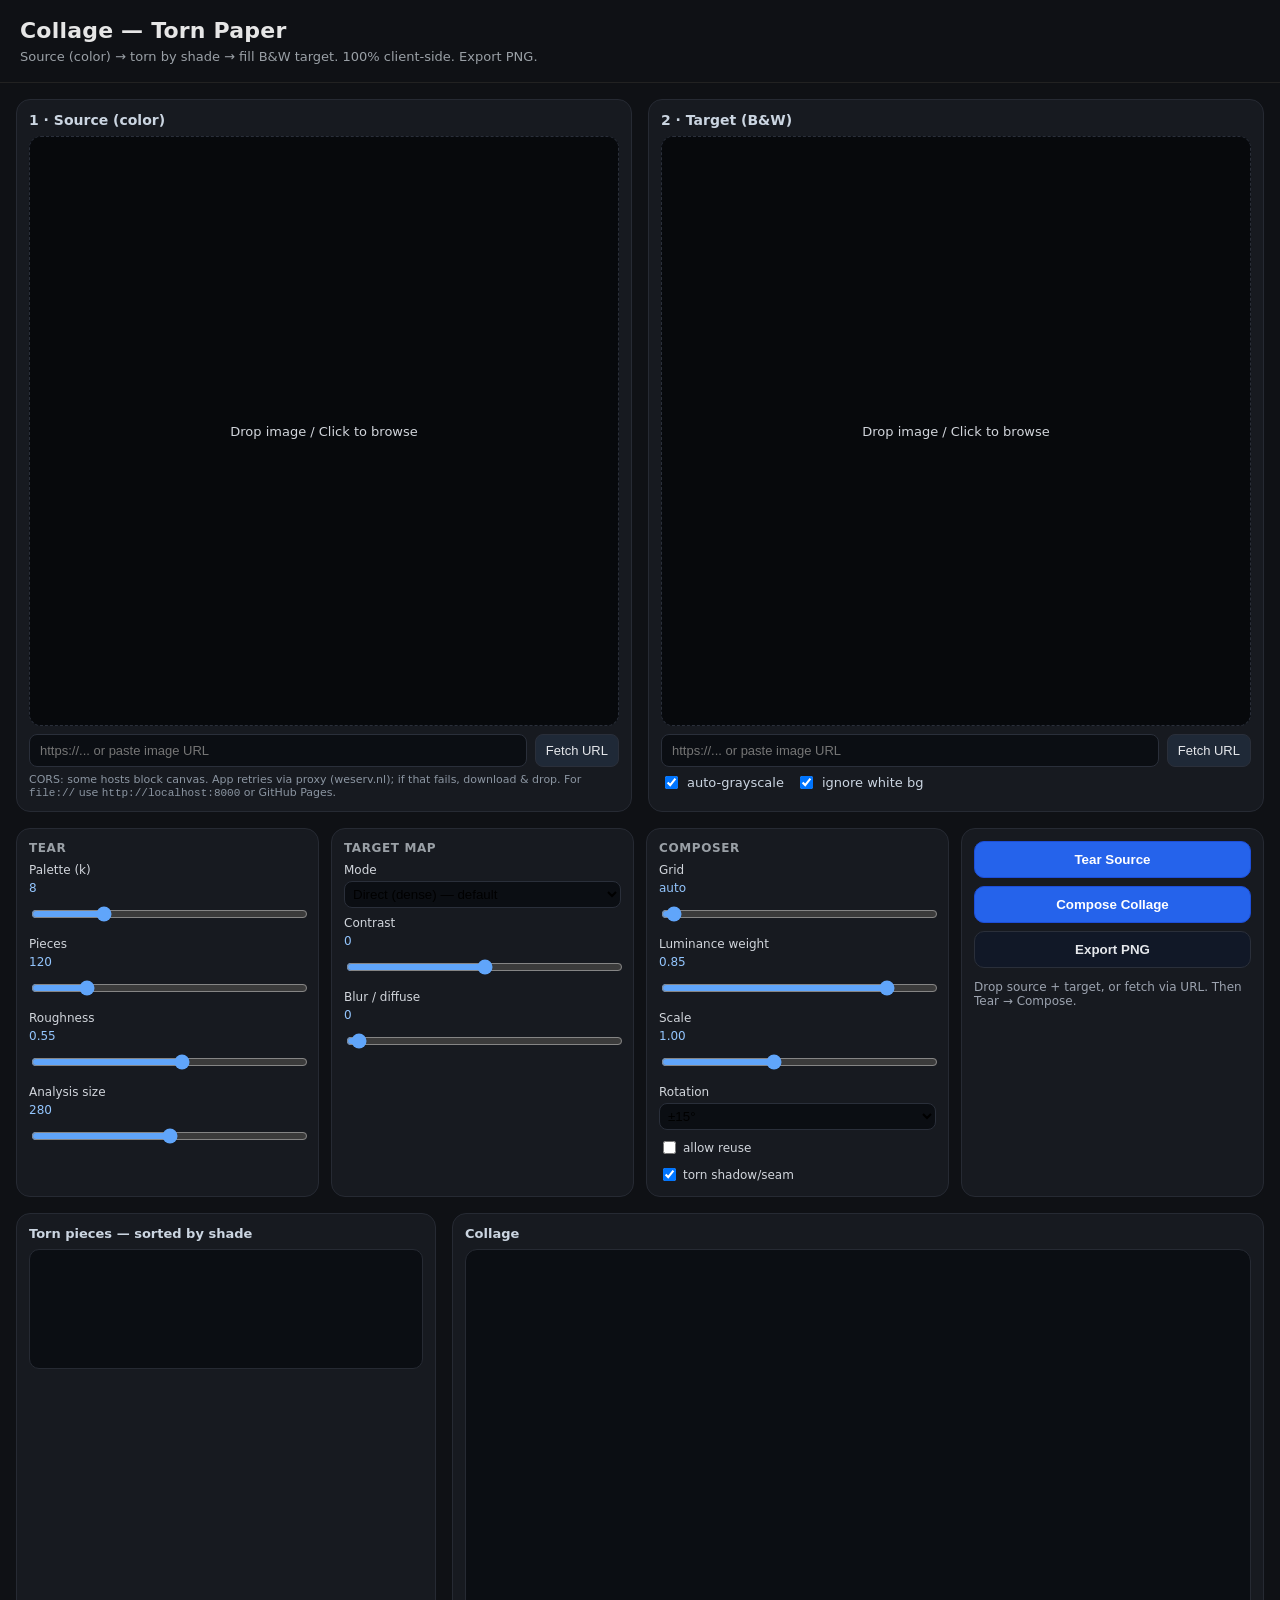
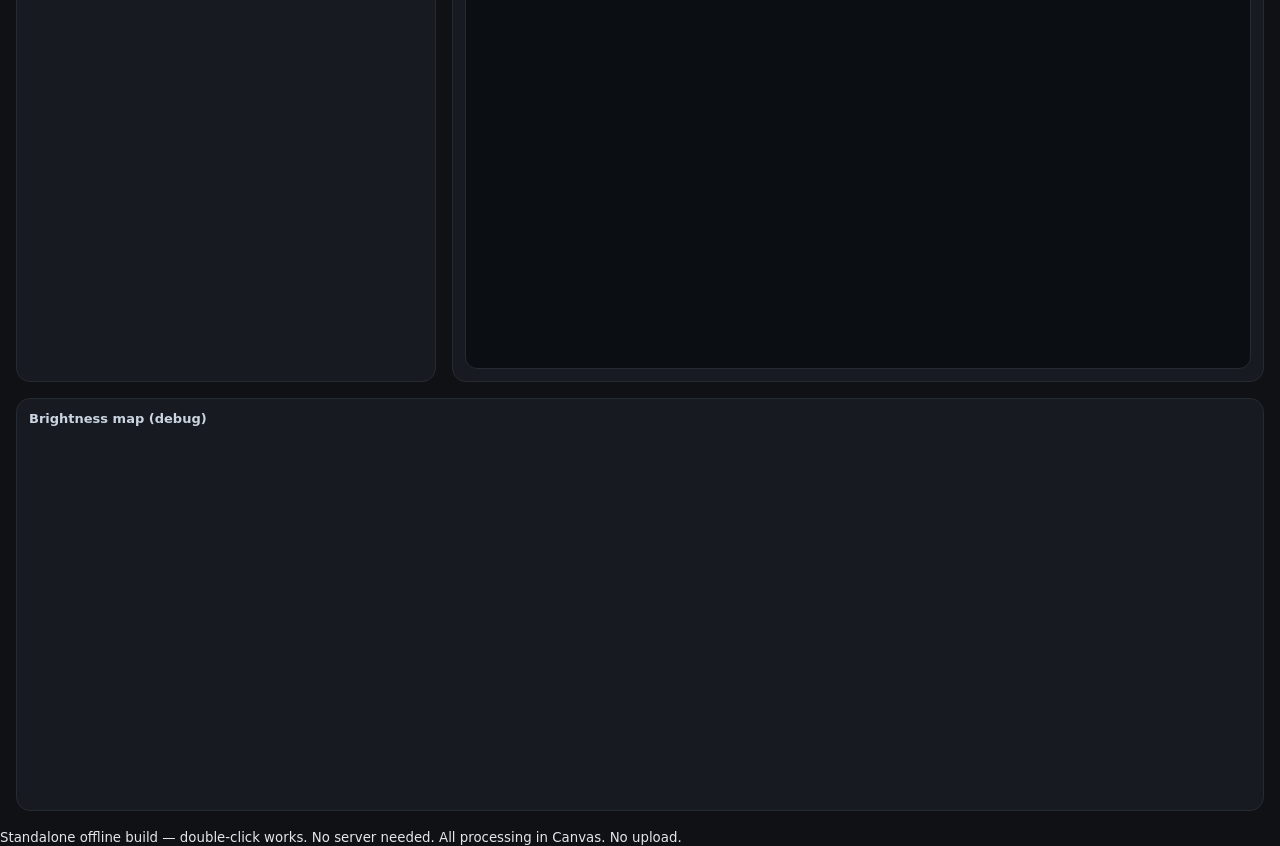
==== commit 3bb0e76b: "fix(cors): proxy fallback for Fetch URL (weserv.nl + corsproxy.io), file:// warning - frontend/js/ma" ====
--- a/index.html
+++ b/index.html
@@ -84,7 +84,7 @@
         <input type="url" id="sourceUrl" placeholder="https://... or paste image URL" />
         <button id="sourceUrlBtn">Fetch URL</button>
       </div>
-      <div class="miniHint">CORS: some hosts block canvas. If fetch fails, download &amp; drop.</div>
+      <div class="miniHint">CORS: some hosts block canvas. App retries via proxy (weserv.nl); if that fails, download &amp; drop. For <code>file://</code> use <code>http://localhost:8000</code> or GitHub Pages.</div>
     </div>
 
     <div class="input-card" id="targetCard">
@@ -879,22 +879,56 @@
 }
 async function loadFromUrl(urlStr, kind){
   if(!urlStr) return;
-  setStatus(`Fetching ${kind} URL…`);
-  // Try direct fetch as blob to avoid CORS taint if possible with crossorigin
-  try{
+  if(location.protocol==='file:'){
+    setStatus(`⚠️ file:// blocks CORS — use http://localhost:8000 or GitHub Pages. Trying anyway…`);
+  } else {
+    setStatus(`Fetching ${kind} URL…`);
+  }
+  async function tryLoad(url){
     const img=new Image();
     img.crossOrigin='anonymous';
+    img.decoding='async';
     await new Promise((res,rej)=>{
       img.onload=res; img.onerror=()=>rej(new Error('CORS or 404'));
-      img.src=urlStr;
+      img.src=url;
     });
+    return img;
+  }
+  function proxyUrls(url){
+    const stripped=url.replace(/^https?:\/\//,'');
+    return [
+      `https://images.weserv.nl/?url=${encodeURIComponent(stripped)}&output=jpg`,
+      `https://corsproxy.io/?${encodeURIComponent(url)}`,
+    ];
+  }
+  let img=null;
+  try{
+    img=await tryLoad(urlStr);
+  } catch(e){
+    console.warn(`direct load failed for ${urlStr}:`, e.message);
+    setStatus(`Direct fetch blocked (no CORS header). Retrying via proxy…`);
+    for(const p of proxyUrls(urlStr)){
+      try{
+        img=await tryLoad(p);
+        console.log(`proxy succeeded: ${p}`);
+        break;
+      } catch(e2){
+        console.warn(`proxy failed ${p}:`, e2.message);
+      }
+    }
+    if(!img){
+      setStatus(`URL fetch failed (CORS). Host blocks canvas. Try download & drop. ${e.message}`);
+      console.error(e);
+      return;
+    }
+  }
+  try{
     const c=canvasFromImage(img);
     if(kind==='source'){ sourceCanvas=c; drawPreview(sourcePreview, sourceCanvas, sourceDrop); }
     else { targetCanvas=c; targetW=c.width; targetH=c.height; drawPreview(targetPreview, targetCanvas, targetDrop); seeds=[]; }
-    setStatus(`Fetched ${kind}: ${c.width}×${c.height}`);
+    setStatus(`Fetched ${kind}: ${c.width}×${c.height}${img.src!==urlStr?' (via proxy)':''}`);
   } catch(e){
-    // fallback fetch via proxy not included; instruct user
-    setStatus(`URL fetch failed (CORS). Try download & drop. ${e.message}`);
+    setStatus(`Decode failed: ${e.message}`);
     console.error(e);
   }
 }
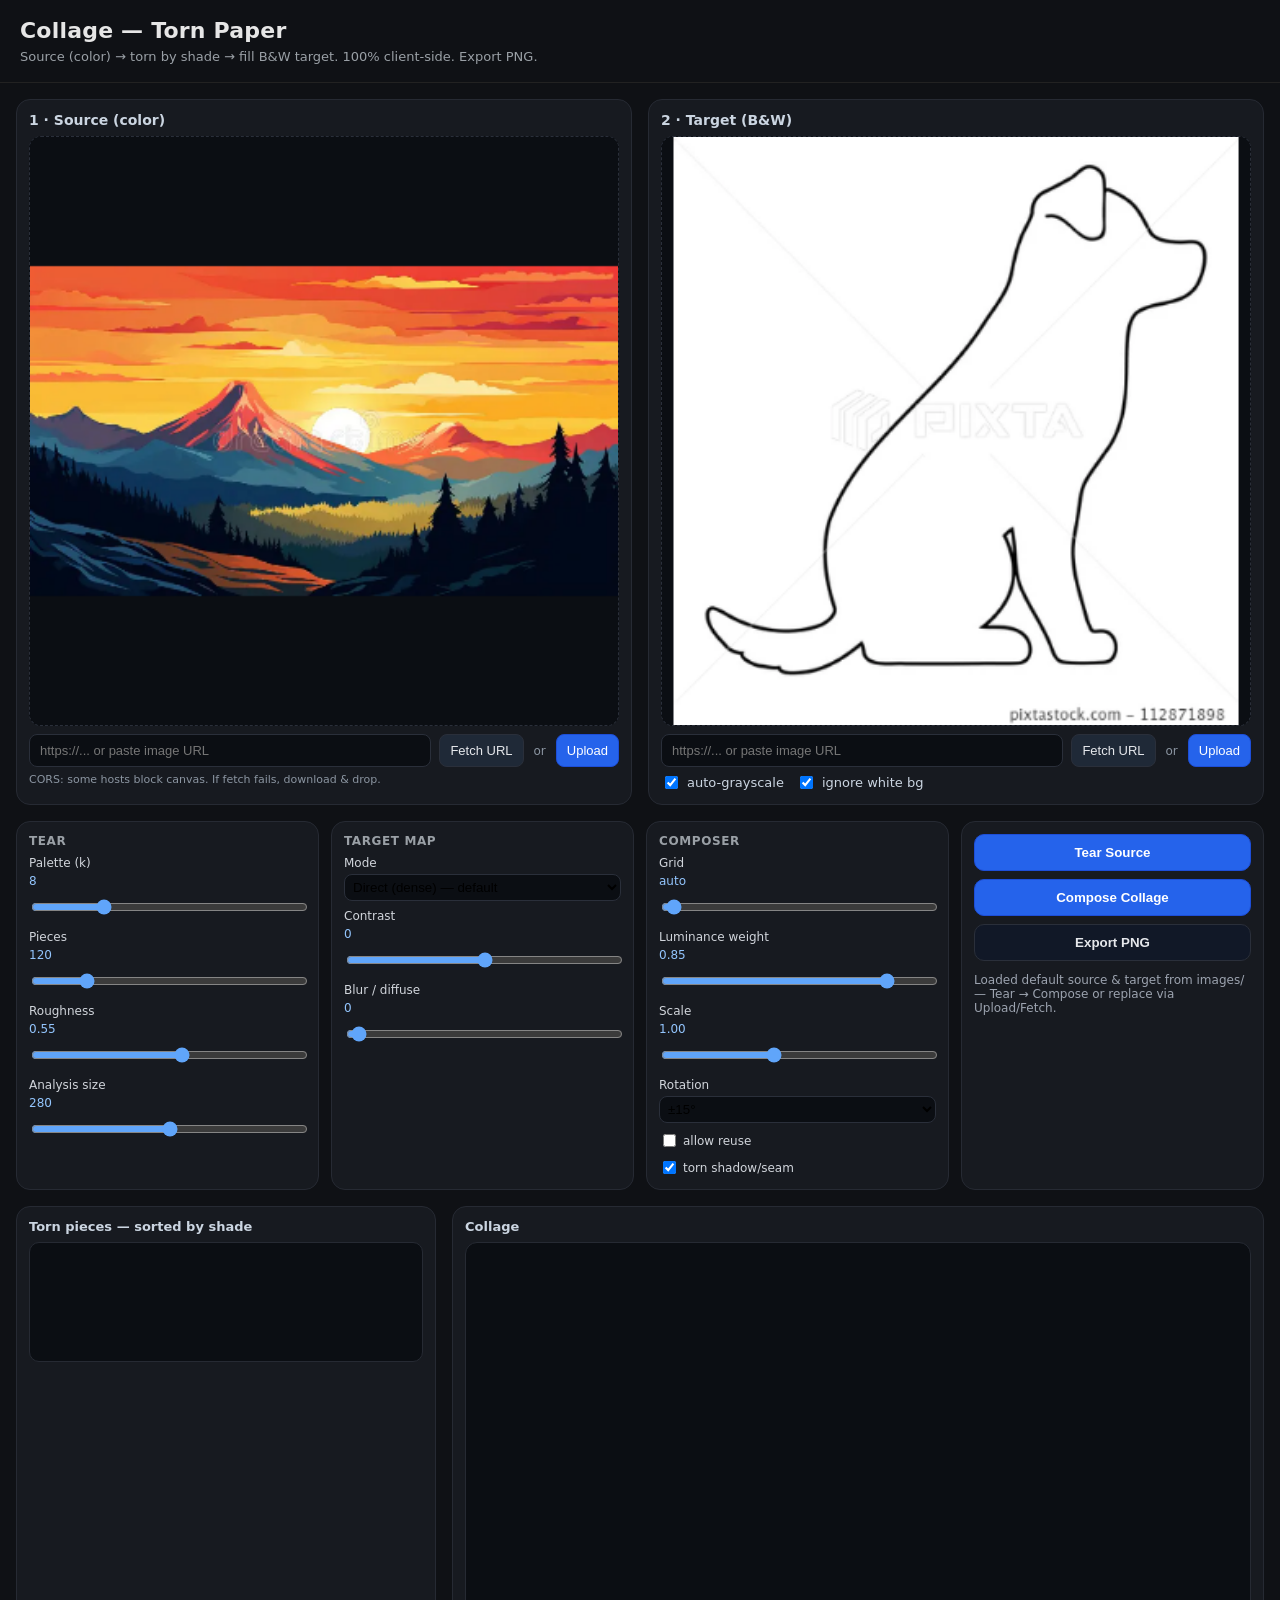
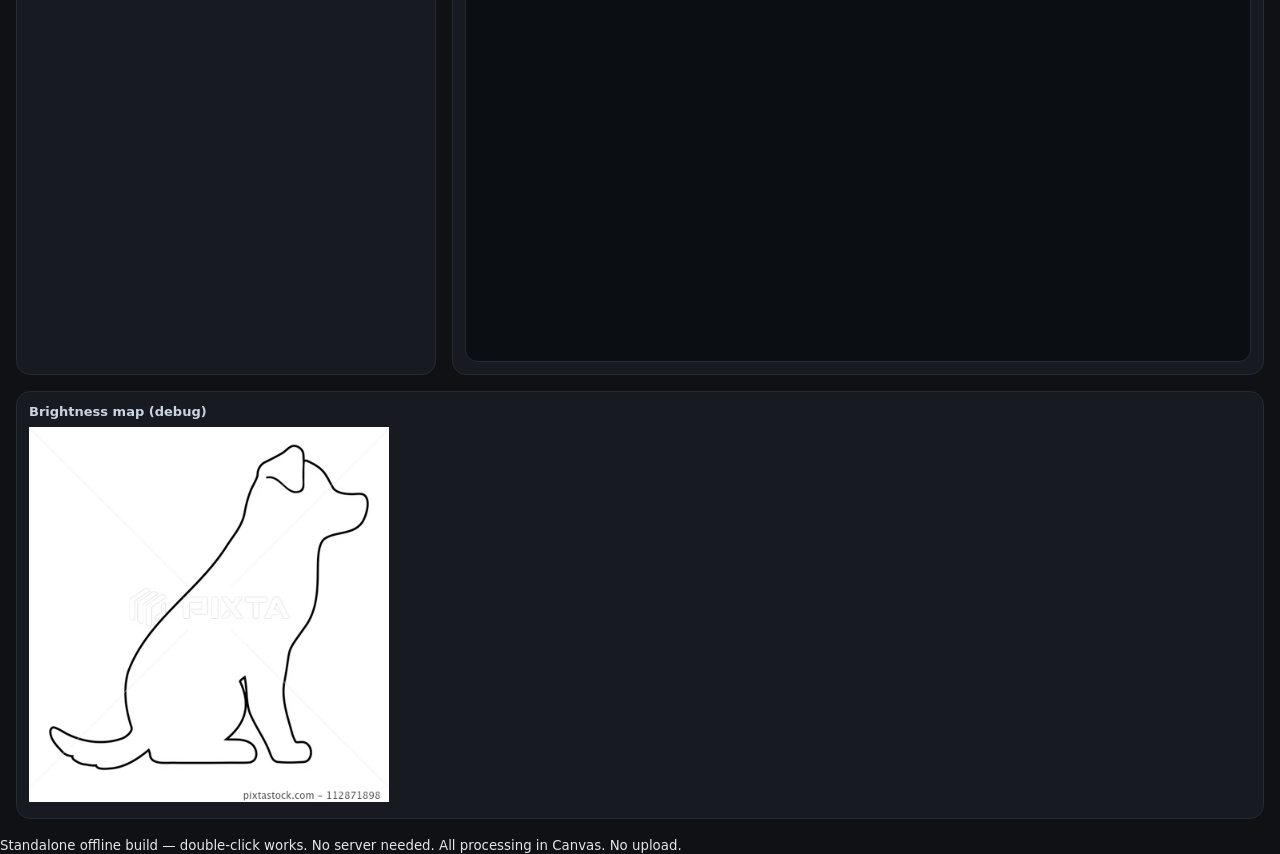
==== commit af30ef75: "default images autoload + Upload button (OR to Fetch URL HTML frontend/index.html:33, frontend/colla" ====
--- a/index.html
+++ b/index.html
@@ -25,6 +25,9 @@
 .urlRow input{flex:1;background:#0b0e13;border:1px solid #2a2f3a;color:#e5e7eb;border-radius:8px;padding:8px 10px;font-size:13px}
 .urlRow button{background:#1f2937;color:#e5e7eb;border:1px solid #2a2f3a;border-radius:8px;padding:8px 10px;cursor:pointer;font-size:13px}
 .urlRow button:hover{background:#273142}
+.urlRow .orLabel{font-size:12px;color:#8b95a1;align-self:center;padding:0 2px}
+.urlRow .uploadBtn{background:#2563eb;border-color:#1d4ed8;color:#fff}
+.urlRow .uploadBtn:hover{background:#1d4ed8}
 .miniHint{font-size:11px;color:#8b95a1;margin-top:6px}
 .row{display:flex;gap:12px;align-items:center}
 .check{font-size:13px;color:#cbd5e1;display:flex;gap:6px;align-items:center}
@@ -83,8 +86,10 @@
       <div class="urlRow">
         <input type="url" id="sourceUrl" placeholder="https://... or paste image URL" />
         <button id="sourceUrlBtn">Fetch URL</button>
+        <span class="orLabel">or</span>
+        <button id="sourceUploadBtn" class="uploadBtn">Upload</button>
       </div>
-      <div class="miniHint">CORS: some hosts block canvas. App retries via proxy (weserv.nl); if that fails, download &amp; drop. For <code>file://</code> use <code>http://localhost:8000</code> or GitHub Pages.</div>
+      <div class="miniHint">CORS: some hosts block canvas. If fetch fails, download &amp; drop.</div>
     </div>
 
     <div class="input-card" id="targetCard">
@@ -97,6 +102,8 @@
       <div class="urlRow">
         <input type="url" id="targetUrl" placeholder="https://... or paste image URL" />
         <button id="targetUrlBtn">Fetch URL</button>
+        <span class="orLabel">or</span>
+        <button id="targetUploadBtn" class="uploadBtn">Upload</button>
       </div>
       <div class="row" style="margin-top:6px">
         <label class="check"><input type="checkbox" id="targetIsBW" checked /> auto-grayscale</label>
@@ -842,6 +849,8 @@
 let brightnessMap=null;
 let targetW=0, targetH=0;
 let seeds=[]; // for seededUser mode: [{x,y,L}]
+const DEFAULT_SOURCE_DATA_URL="[data-uri]";
+const DEFAULT_TARGET_DATA_URL="[data-uri]";
 
 function setStatus(m){ statusEl.textContent=m; }
 
@@ -879,56 +888,22 @@
 }
 async function loadFromUrl(urlStr, kind){
   if(!urlStr) return;
-  if(location.protocol==='file:'){
-    setStatus(`⚠️ file:// blocks CORS — use http://localhost:8000 or GitHub Pages. Trying anyway…`);
-  } else {
-    setStatus(`Fetching ${kind} URL…`);
-  }
-  async function tryLoad(url){
+  setStatus(`Fetching ${kind} URL…`);
+  // Try direct fetch as blob to avoid CORS taint if possible with crossorigin
+  try{
     const img=new Image();
     img.crossOrigin='anonymous';
-    img.decoding='async';
     await new Promise((res,rej)=>{
       img.onload=res; img.onerror=()=>rej(new Error('CORS or 404'));
-      img.src=url;
+      img.src=urlStr;
     });
-    return img;
-  }
-  function proxyUrls(url){
-    const stripped=url.replace(/^https?:\/\//,'');
-    return [
-      `https://images.weserv.nl/?url=${encodeURIComponent(stripped)}&output=jpg`,
-      `https://corsproxy.io/?${encodeURIComponent(url)}`,
-    ];
-  }
-  let img=null;
-  try{
-    img=await tryLoad(urlStr);
-  } catch(e){
-    console.warn(`direct load failed for ${urlStr}:`, e.message);
-    setStatus(`Direct fetch blocked (no CORS header). Retrying via proxy…`);
-    for(const p of proxyUrls(urlStr)){
-      try{
-        img=await tryLoad(p);
-        console.log(`proxy succeeded: ${p}`);
-        break;
-      } catch(e2){
-        console.warn(`proxy failed ${p}:`, e2.message);
-      }
-    }
-    if(!img){
-      setStatus(`URL fetch failed (CORS). Host blocks canvas. Try download & drop. ${e.message}`);
-      console.error(e);
-      return;
-    }
-  }
-  try{
     const c=canvasFromImage(img);
     if(kind==='source'){ sourceCanvas=c; drawPreview(sourcePreview, sourceCanvas, sourceDrop); }
     else { targetCanvas=c; targetW=c.width; targetH=c.height; drawPreview(targetPreview, targetCanvas, targetDrop); seeds=[]; }
-    setStatus(`Fetched ${kind}: ${c.width}×${c.height}${img.src!==urlStr?' (via proxy)':''}`);
+    setStatus(`Fetched ${kind}: ${c.width}×${c.height}`);
   } catch(e){
-    setStatus(`Decode failed: ${e.message}`);
+    // fallback fetch via proxy not included; instruct user
+    setStatus(`URL fetch failed (CORS). Try download & drop. ${e.message}`);
     console.error(e);
   }
 }
@@ -963,6 +938,9 @@
 $('#targetUrlBtn').addEventListener('click', ()=> loadFromUrl(targetUrl.value.trim(),'target'));
 sourceUrl.addEventListener('keydown', e=>{ if(e.key==='Enter') loadFromUrl(sourceUrl.value.trim(),'source'); });
 targetUrl.addEventListener('keydown', e=>{ if(e.key==='Enter') loadFromUrl(targetUrl.value.trim(),'target'); });
+// Upload buttons — either/OR option next to Fetch URL (reuses hidden file inputs)
+$('#sourceUploadBtn')?.addEventListener('click', ()=> sourceFile.click());
+$('#targetUploadBtn')?.addEventListener('click', ()=> targetFile.click());
 
 // ---------- seeded user clicks ----------
 targetPreview.addEventListener('click', e=>{
@@ -1170,10 +1148,39 @@
   setStatus('Exported PNG.');
 });
 
-// demo: if no image, show placeholders
+// Auto-load default images from images/ if present (same-origin, no CORS issues)
+async function loadDefaultImages(){
+  // Prefer embedded data URLs (works on file:// without tainting); fallback to URL candidates for dev overrides
+  const sourceCandidates=DEFAULT_SOURCE_DATA_URL ? [DEFAULT_SOURCE_DATA_URL] : [];
+  const targetCandidates=DEFAULT_TARGET_DATA_URL ? [DEFAULT_TARGET_DATA_URL] : [];
+  sourceCandidates.push('images/source.png','../images/source.png','/images/source.png','/collage/images/source.png');
+  targetCandidates.push('images/target.png','../images/target.png','/images/target.png','/collage/images/target.png');
+  async function tryCandidates(cands, kind){
+    for(const url of cands){
+      try{
+        const img=new Image();
+        await new Promise((res,rej)=>{ img.onload=res; img.onerror=rej; img.src=url; });
+        const c=canvasFromImage(img);
+        if(kind==='source'){ sourceCanvas=c; drawPreview(sourcePreview, sourceCanvas, sourceDrop); }
+        else { targetCanvas=c; targetW=c.width; targetH=c.height; drawPreview(targetPreview, targetCanvas, targetDrop); seeds=[]; }
+        console.log(`default ${kind} loaded from ${url}`);
+        return true;
+      } catch(e){ /* try next candidate */ }
+    }
+    return false;
+  }
+  const [sOk,tOk]=await Promise.all([tryCandidates(sourceCandidates,'source'), tryCandidates(targetCandidates,'target')]);
+  if(sOk||tOk){
+    setStatus(`Loaded default ${sOk?'source':''}${sOk&&tOk?' & ':''}${tOk?'target':''} from images/ — Tear → Compose or replace via Upload/Fetch.`);
+    if(sourceCanvas && targetCanvas){ refreshMap(); }
+  }
+}
+
+// demo: if no image, show placeholders then try defaults
 drawPreview(sourcePreview, null, sourceDrop);
 drawPreview(targetPreview, null, targetDrop);
-setStatus('Drop source + target, or fetch via URL. Then Tear → Compose.');
+setStatus('Drop source + target, or fetch via URL / Upload. Then Tear → Compose.');
+loadDefaultImages();
 
 // expose for debugging
 window._state={ get sourceCanvas(){return sourceCanvas}, get targetCanvas(){return targetCanvas}, get torn(){return torn} };
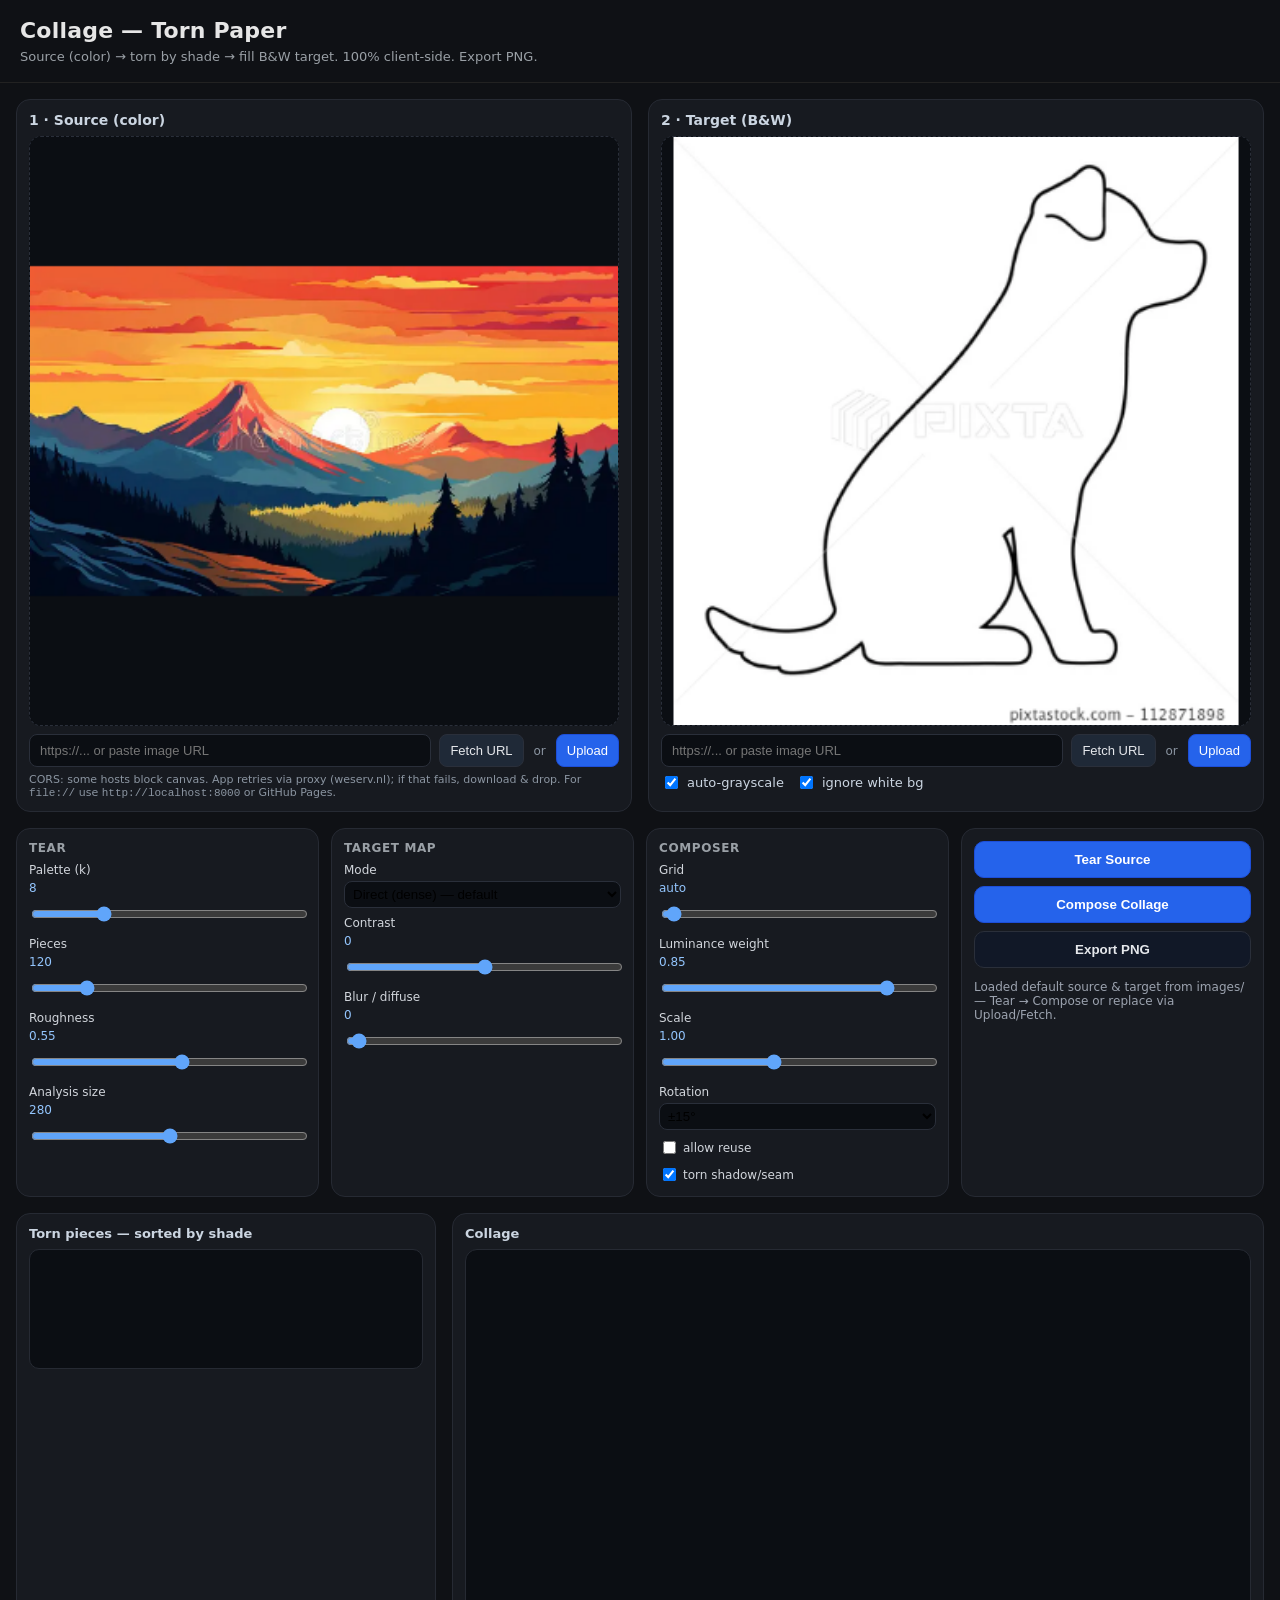
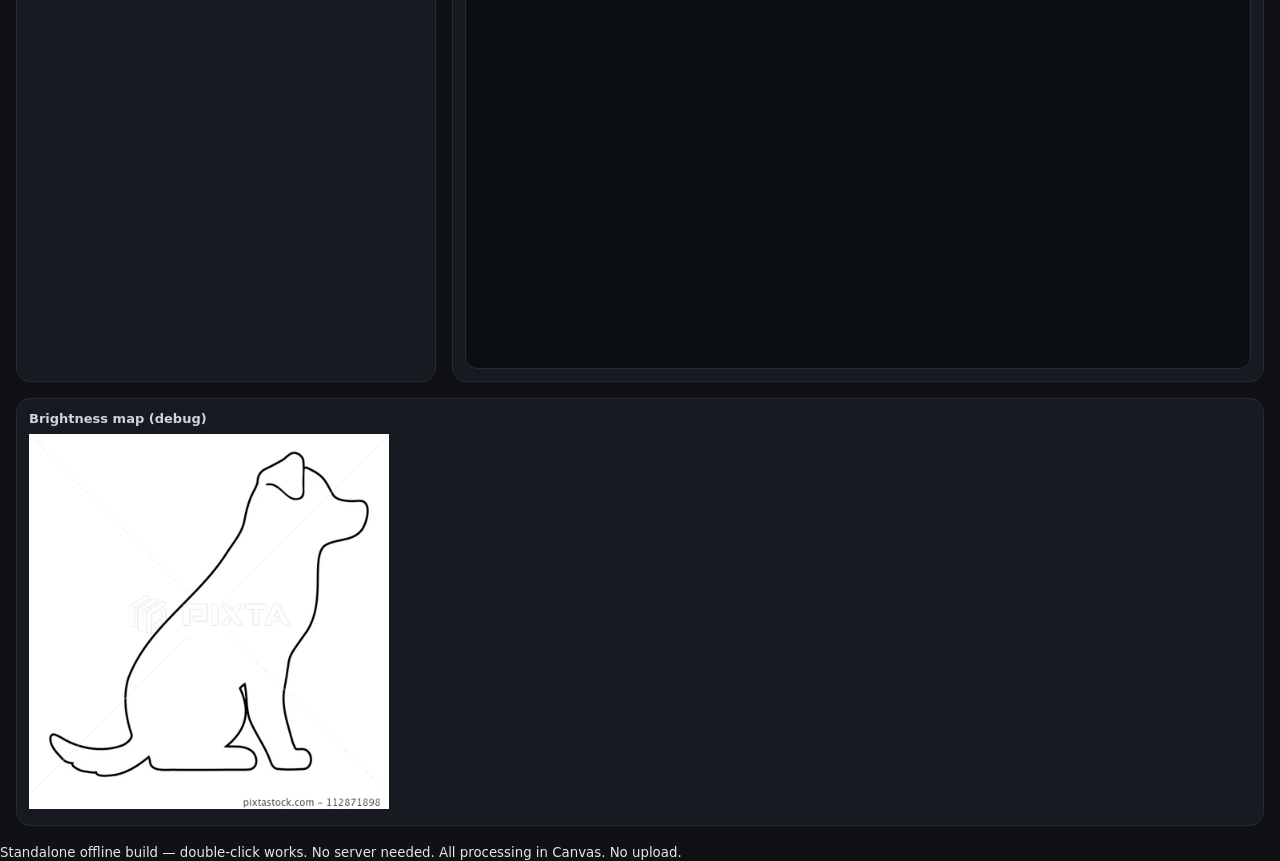
==== commit c6f94f2c: "Merge pull request #4 from abhishekroushan/feature/default-images-and-upload-button default images a" ====
--- a/index.html
+++ b/index.html
@@ -89,7 +89,7 @@
         <span class="orLabel">or</span>
         <button id="sourceUploadBtn" class="uploadBtn">Upload</button>
       </div>
-      <div class="miniHint">CORS: some hosts block canvas. If fetch fails, download &amp; drop.</div>
+      <div class="miniHint">CORS: some hosts block canvas. App retries via proxy (weserv.nl); if that fails, download &amp; drop. For <code>file://</code> use <code>http://localhost:8000</code> or GitHub Pages.</div>
     </div>
 
     <div class="input-card" id="targetCard">
@@ -888,22 +888,56 @@
 }
 async function loadFromUrl(urlStr, kind){
   if(!urlStr) return;
-  setStatus(`Fetching ${kind} URL…`);
-  // Try direct fetch as blob to avoid CORS taint if possible with crossorigin
-  try{
+  if(location.protocol==='file:'){
+    setStatus(`⚠️ file:// blocks CORS — use http://localhost:8000 or GitHub Pages. Trying anyway…`);
+  } else {
+    setStatus(`Fetching ${kind} URL…`);
+  }
+  async function tryLoad(url){
     const img=new Image();
     img.crossOrigin='anonymous';
+    img.decoding='async';
     await new Promise((res,rej)=>{
       img.onload=res; img.onerror=()=>rej(new Error('CORS or 404'));
-      img.src=urlStr;
+      img.src=url;
     });
+    return img;
+  }
+  function proxyUrls(url){
+    const stripped=url.replace(/^https?:\/\//,'');
+    return [
+      `https://images.weserv.nl/?url=${encodeURIComponent(stripped)}&output=jpg`,
+      `https://corsproxy.io/?${encodeURIComponent(url)}`,
+    ];
+  }
+  let img=null;
+  try{
+    img=await tryLoad(urlStr);
+  } catch(e){
+    console.warn(`direct load failed for ${urlStr}:`, e.message);
+    setStatus(`Direct fetch blocked (no CORS header). Retrying via proxy…`);
+    for(const p of proxyUrls(urlStr)){
+      try{
+        img=await tryLoad(p);
+        console.log(`proxy succeeded: ${p}`);
+        break;
+      } catch(e2){
+        console.warn(`proxy failed ${p}:`, e2.message);
+      }
+    }
+    if(!img){
+      setStatus(`URL fetch failed (CORS). Host blocks canvas. Try download & drop. ${e.message}`);
+      console.error(e);
+      return;
+    }
+  }
+  try{
     const c=canvasFromImage(img);
     if(kind==='source'){ sourceCanvas=c; drawPreview(sourcePreview, sourceCanvas, sourceDrop); }
     else { targetCanvas=c; targetW=c.width; targetH=c.height; drawPreview(targetPreview, targetCanvas, targetDrop); seeds=[]; }
-    setStatus(`Fetched ${kind}: ${c.width}×${c.height}`);
+    setStatus(`Fetched ${kind}: ${c.width}×${c.height}${img.src!==urlStr?' (via proxy)':''}`);
   } catch(e){
-    // fallback fetch via proxy not included; instruct user
-    setStatus(`URL fetch failed (CORS). Try download & drop. ${e.message}`);
+    setStatus(`Decode failed: ${e.message}`);
     console.error(e);
   }
 }
